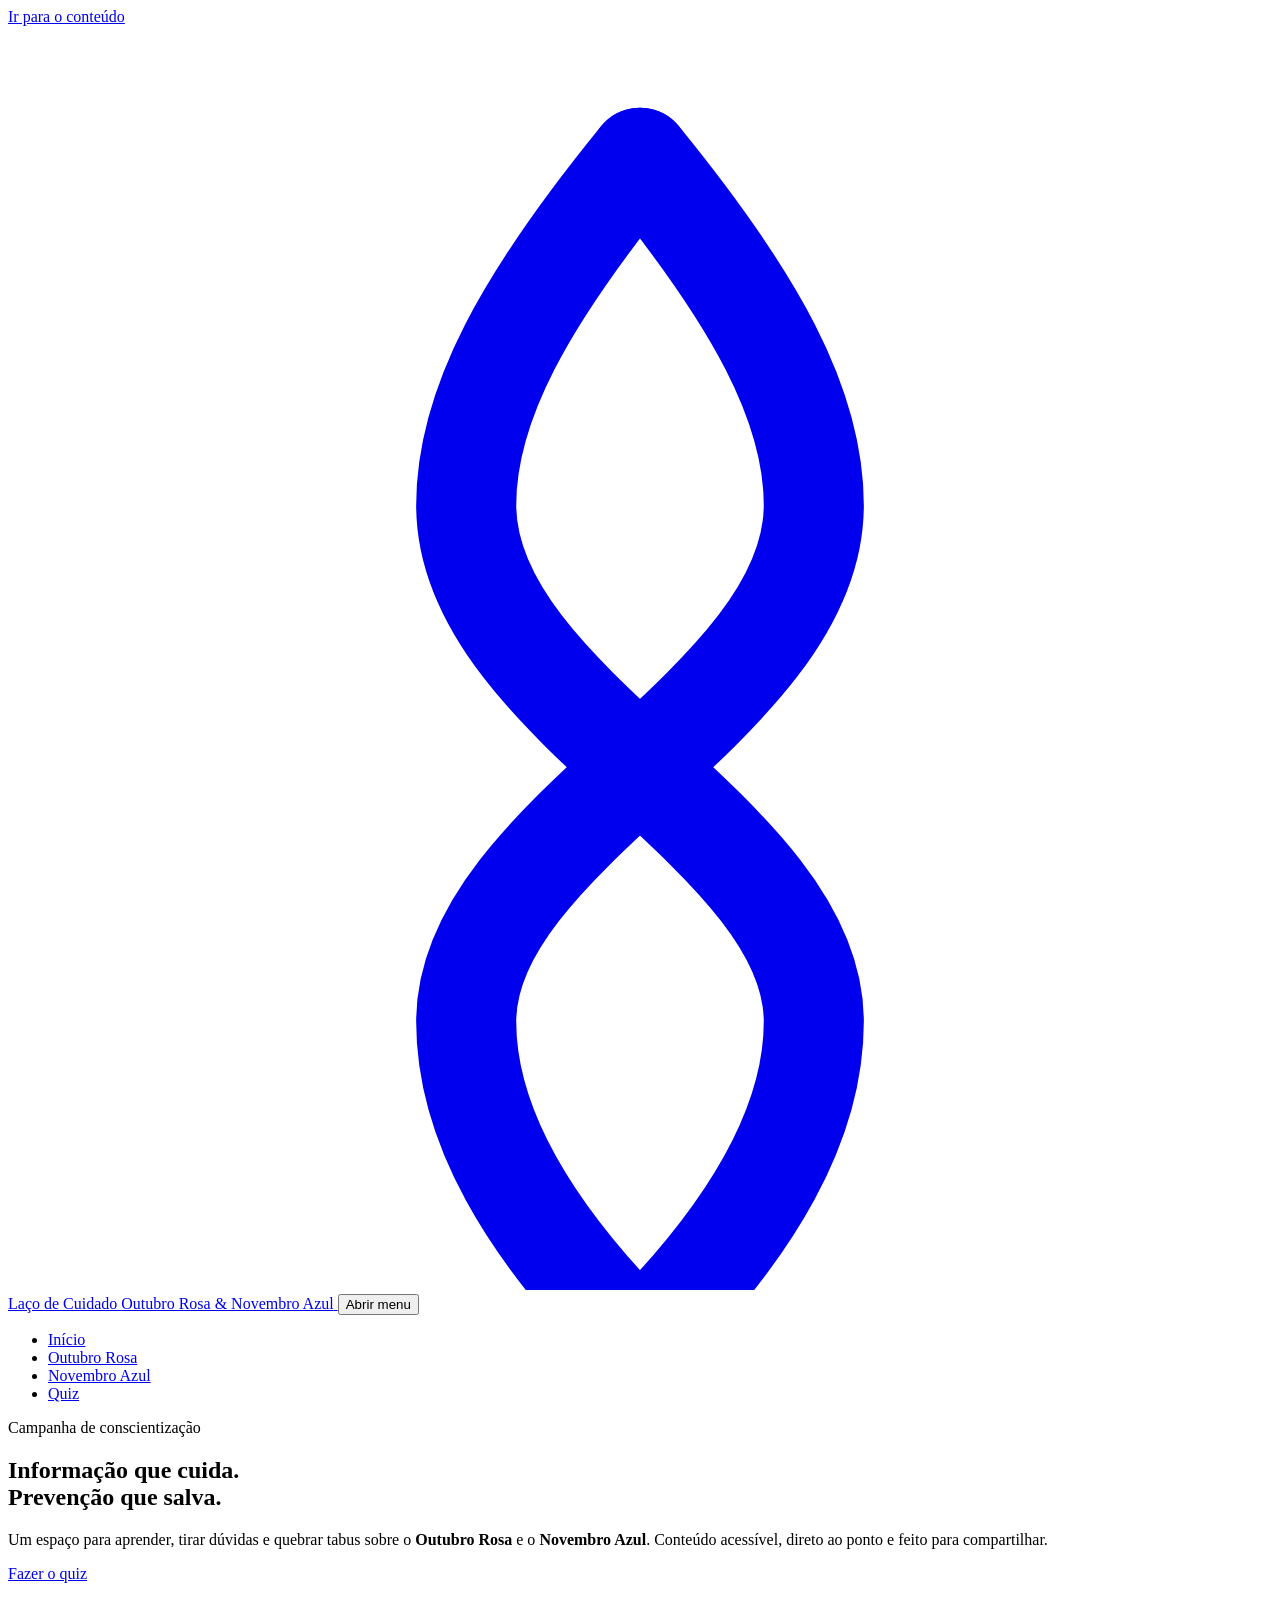
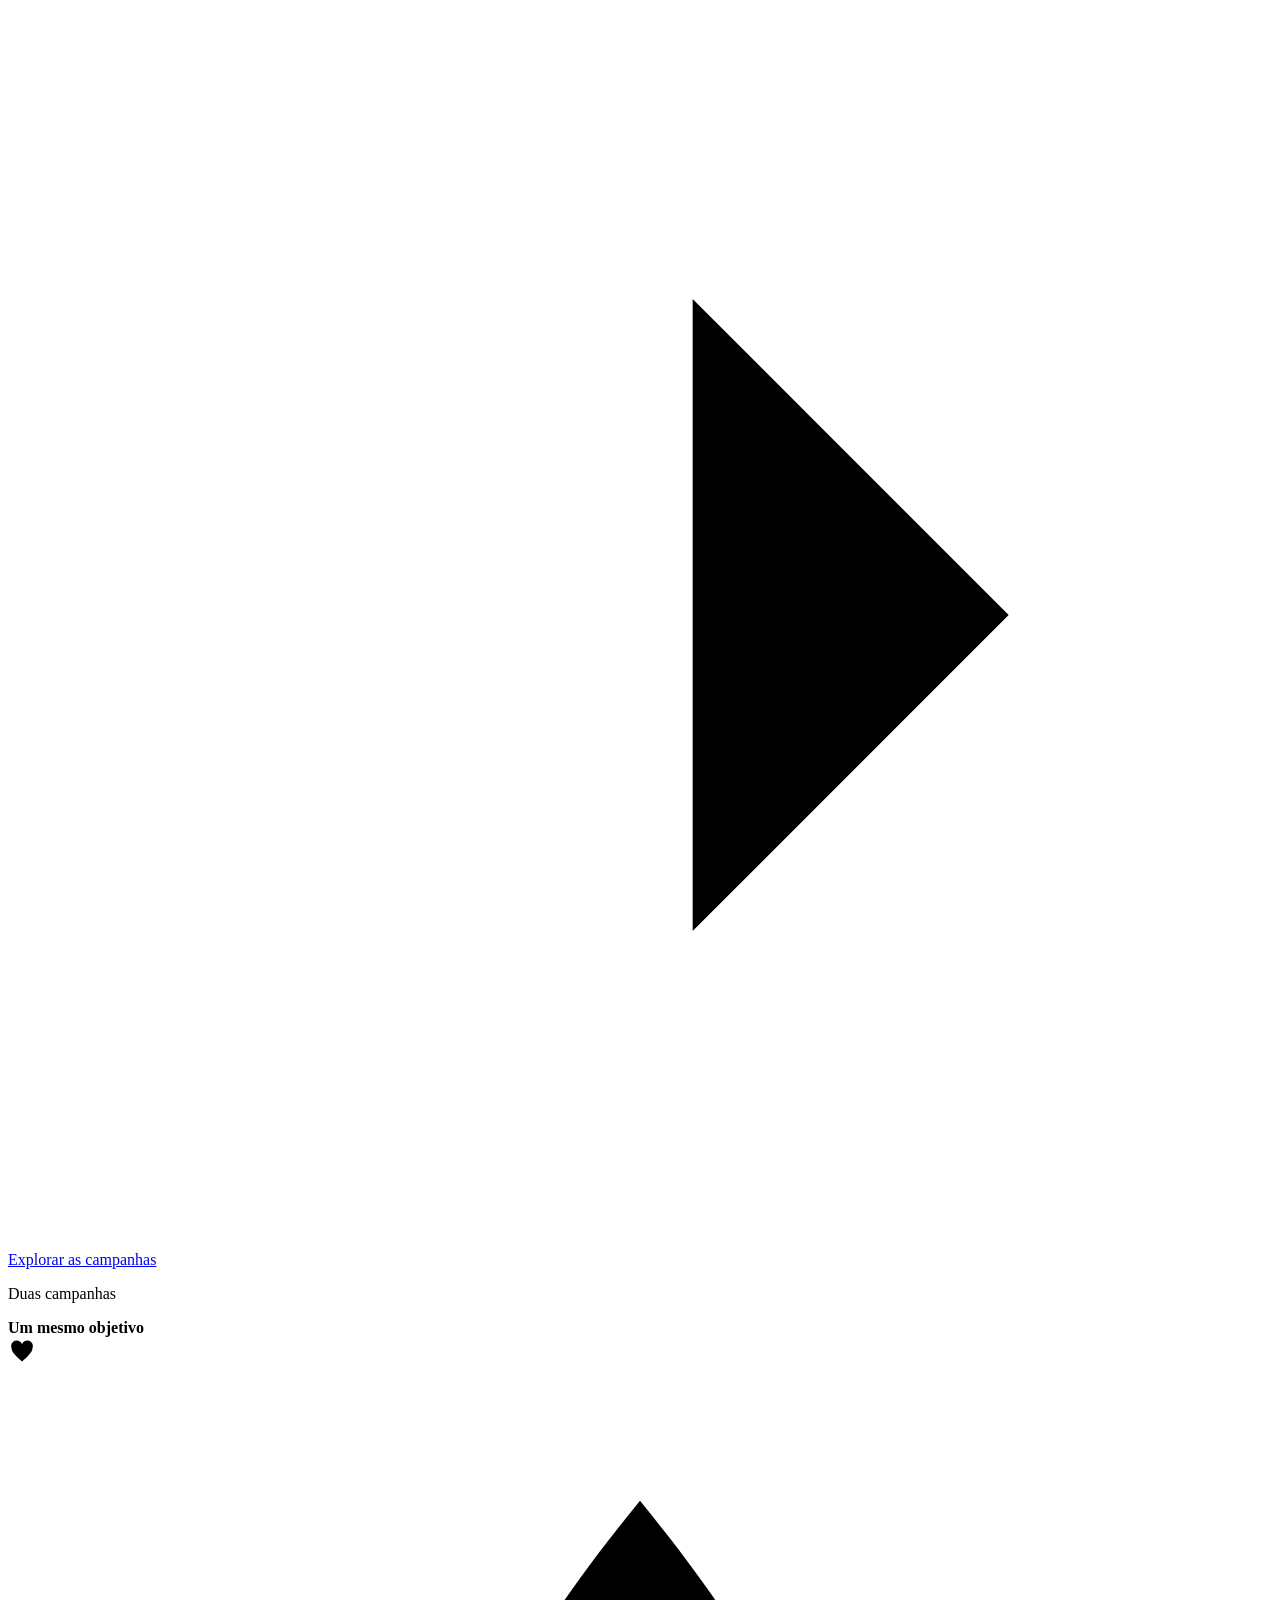
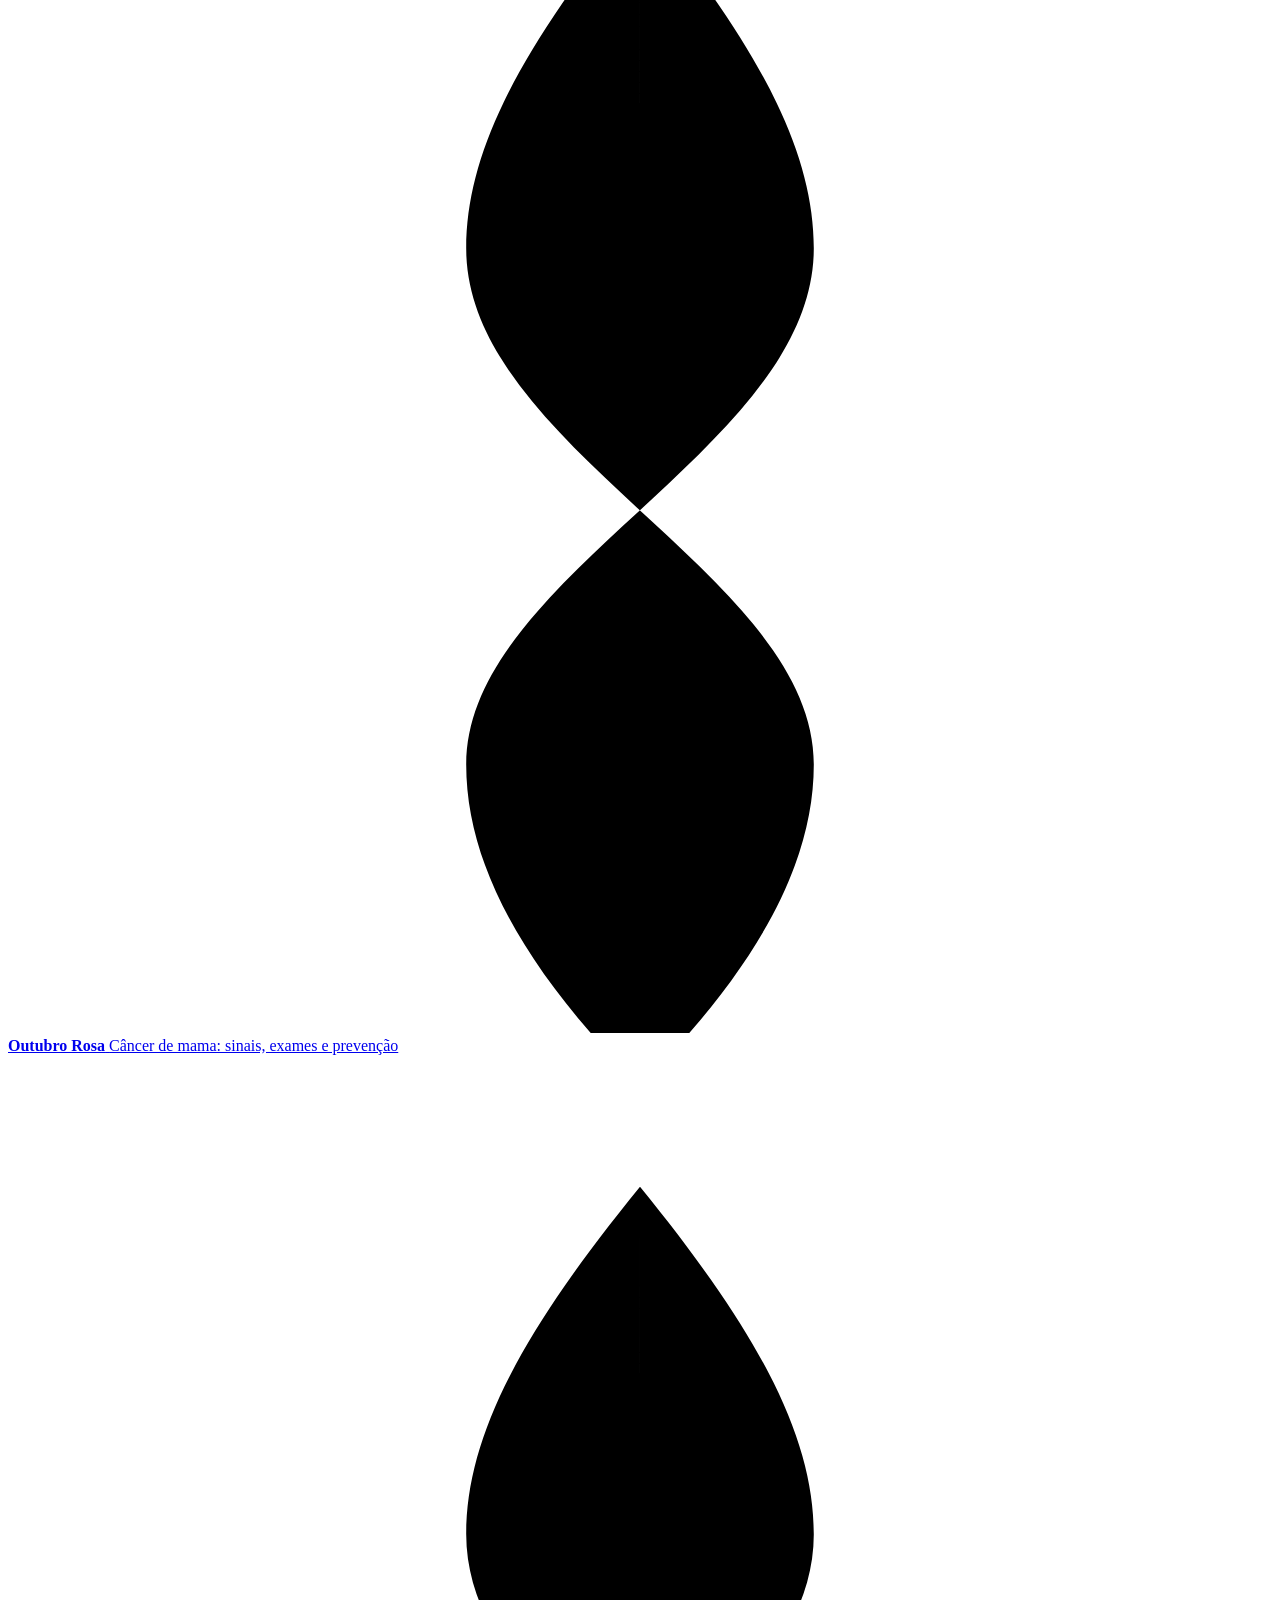
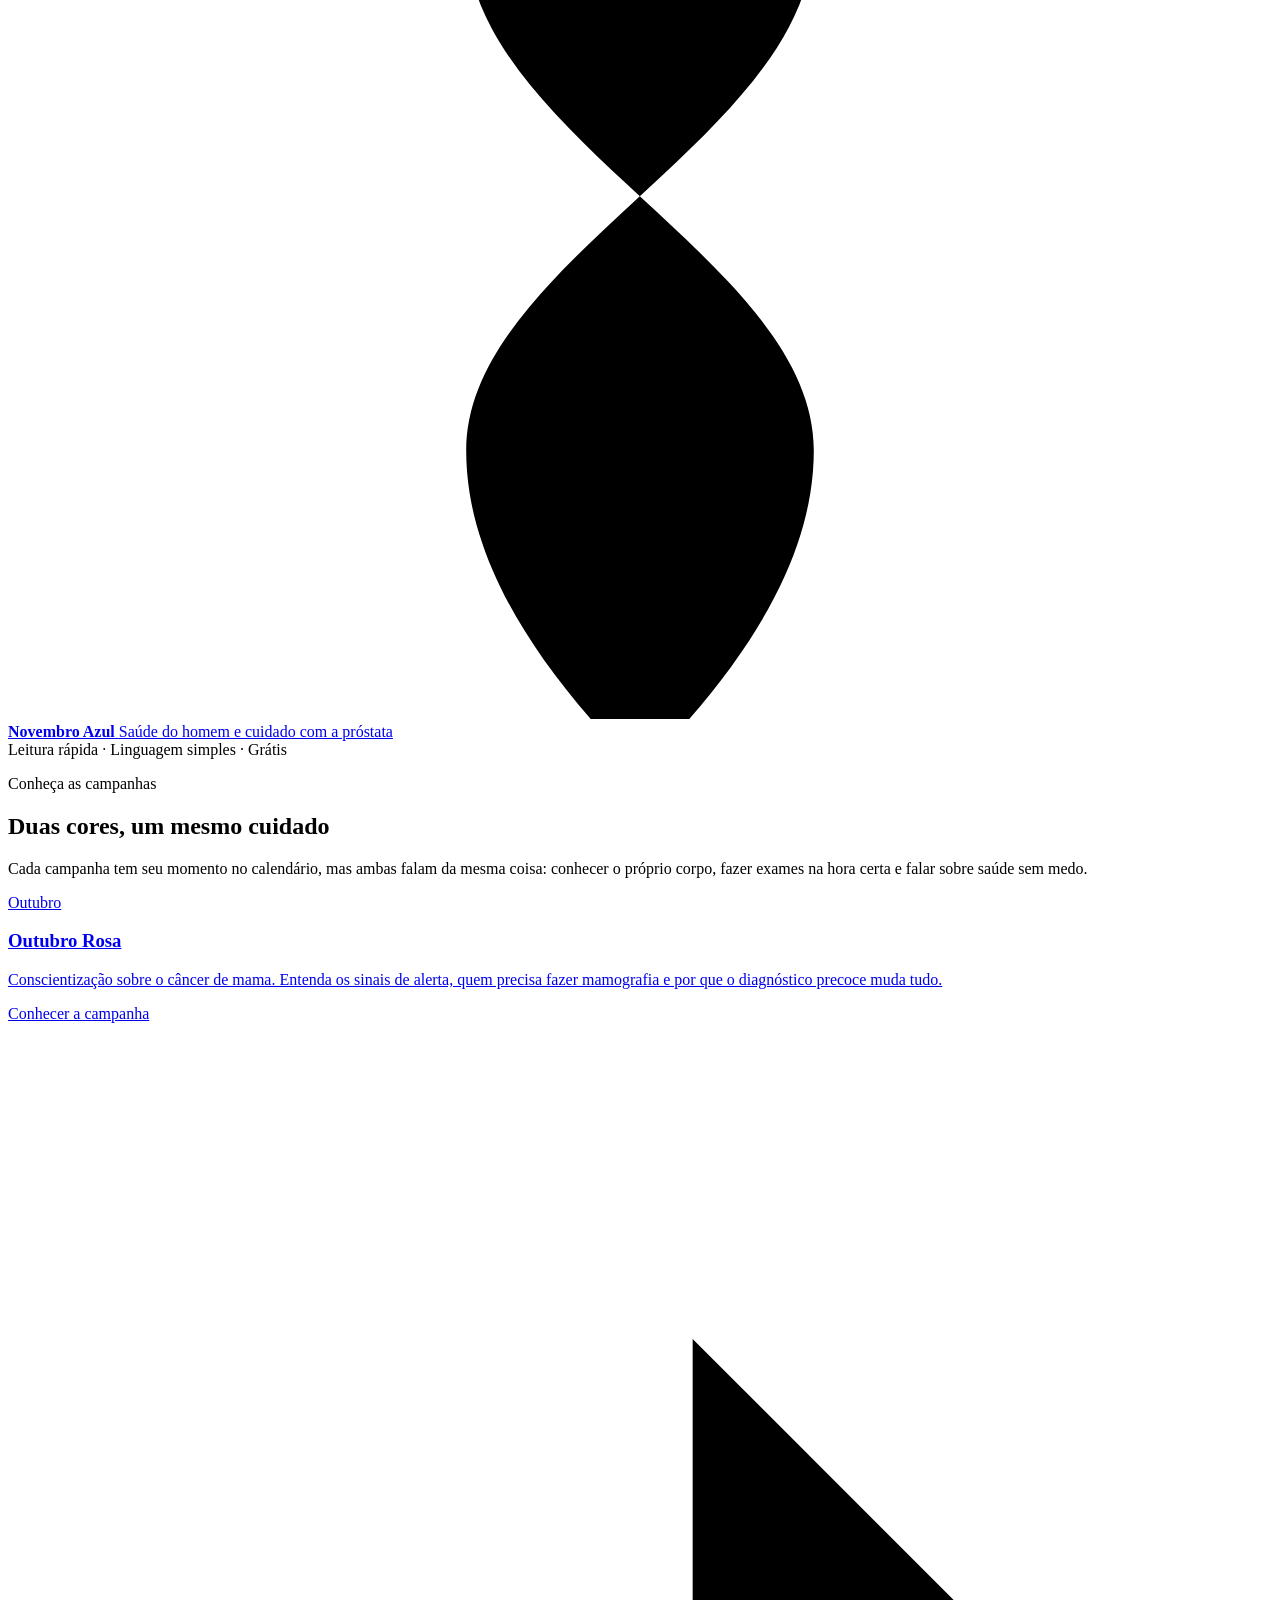
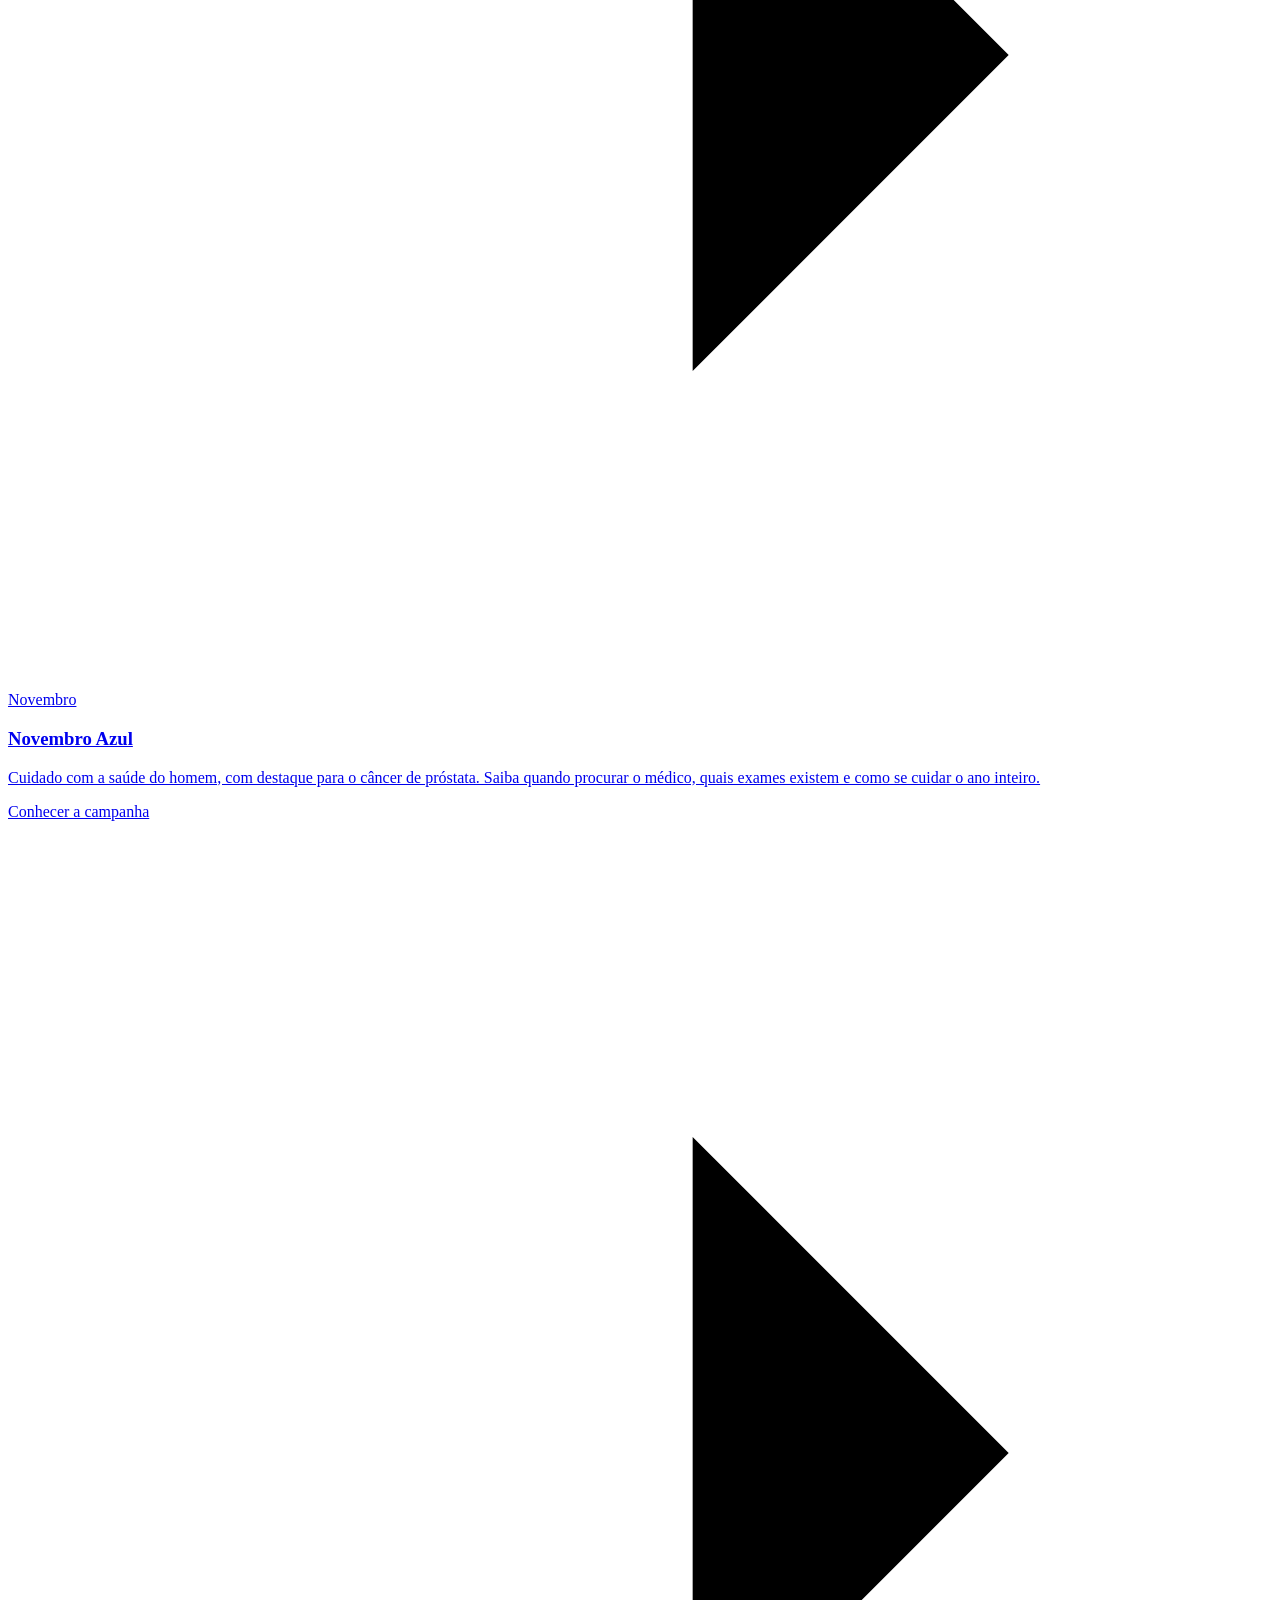
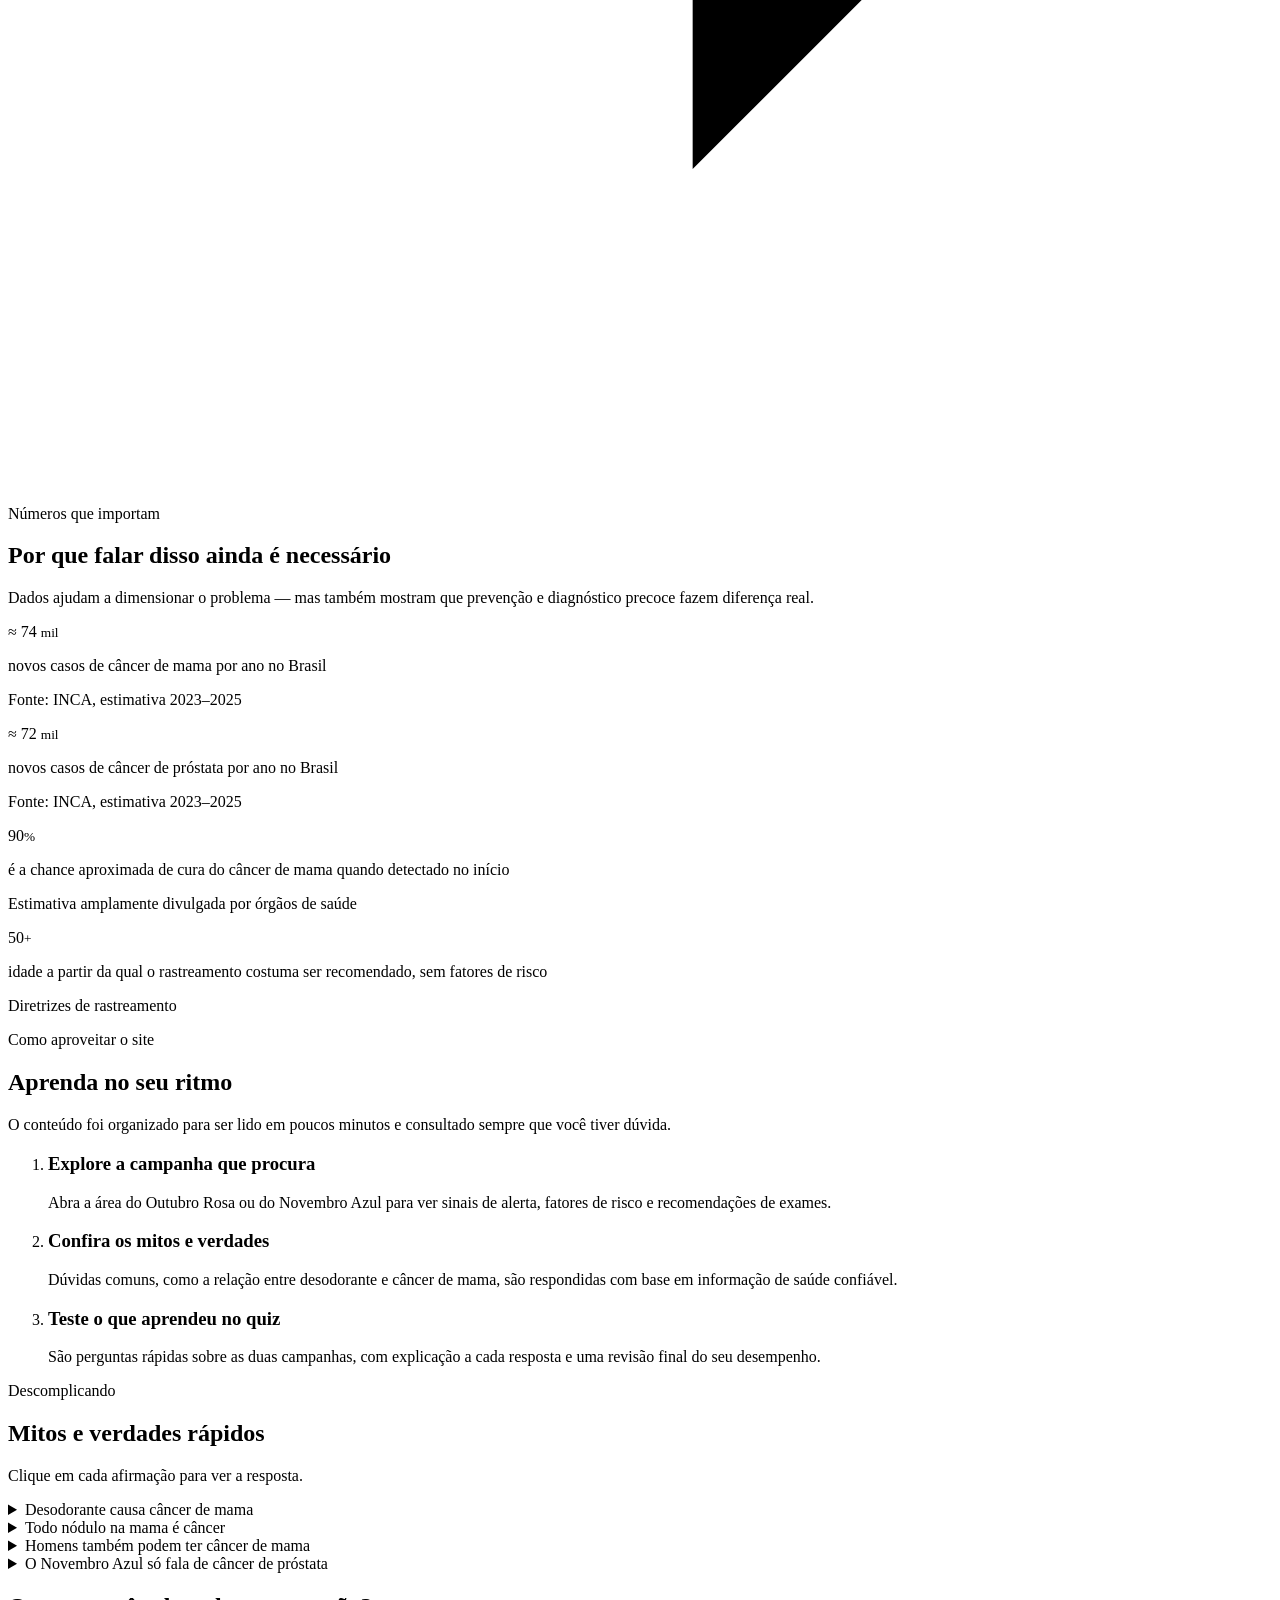
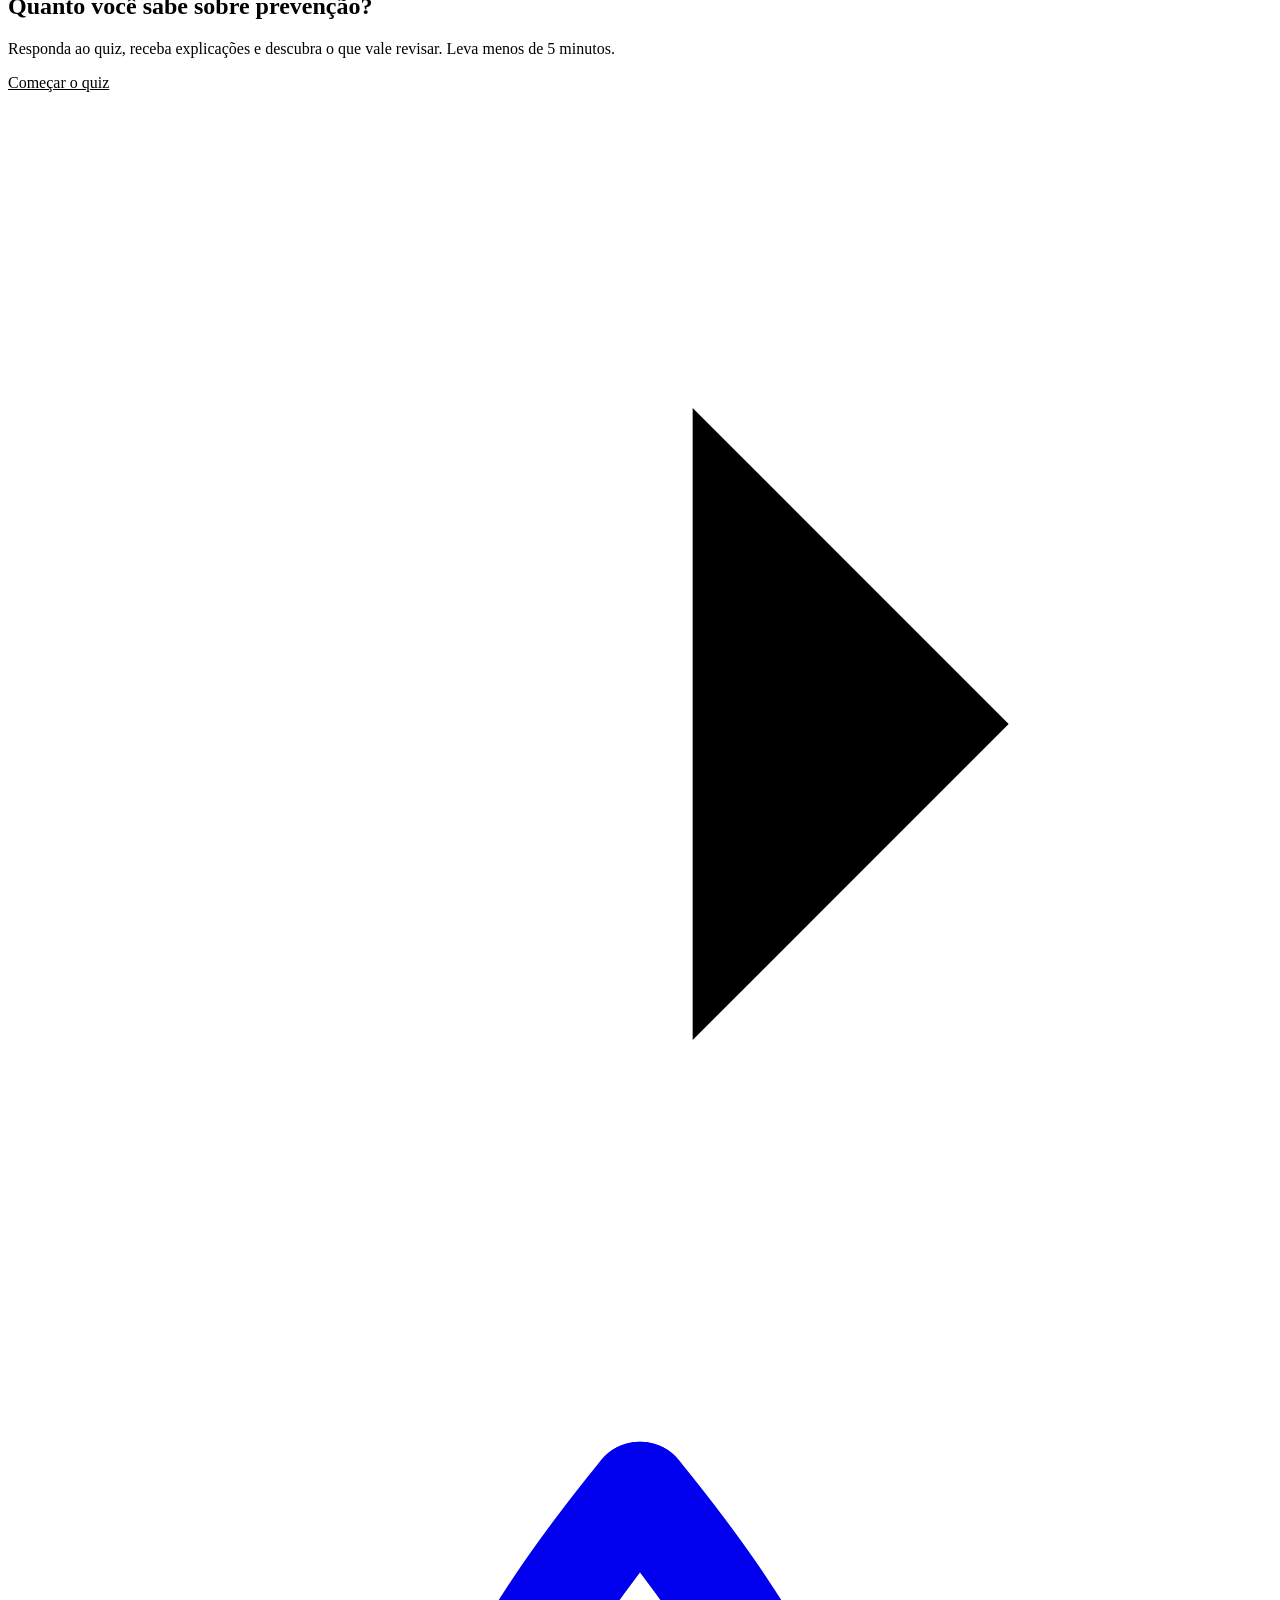
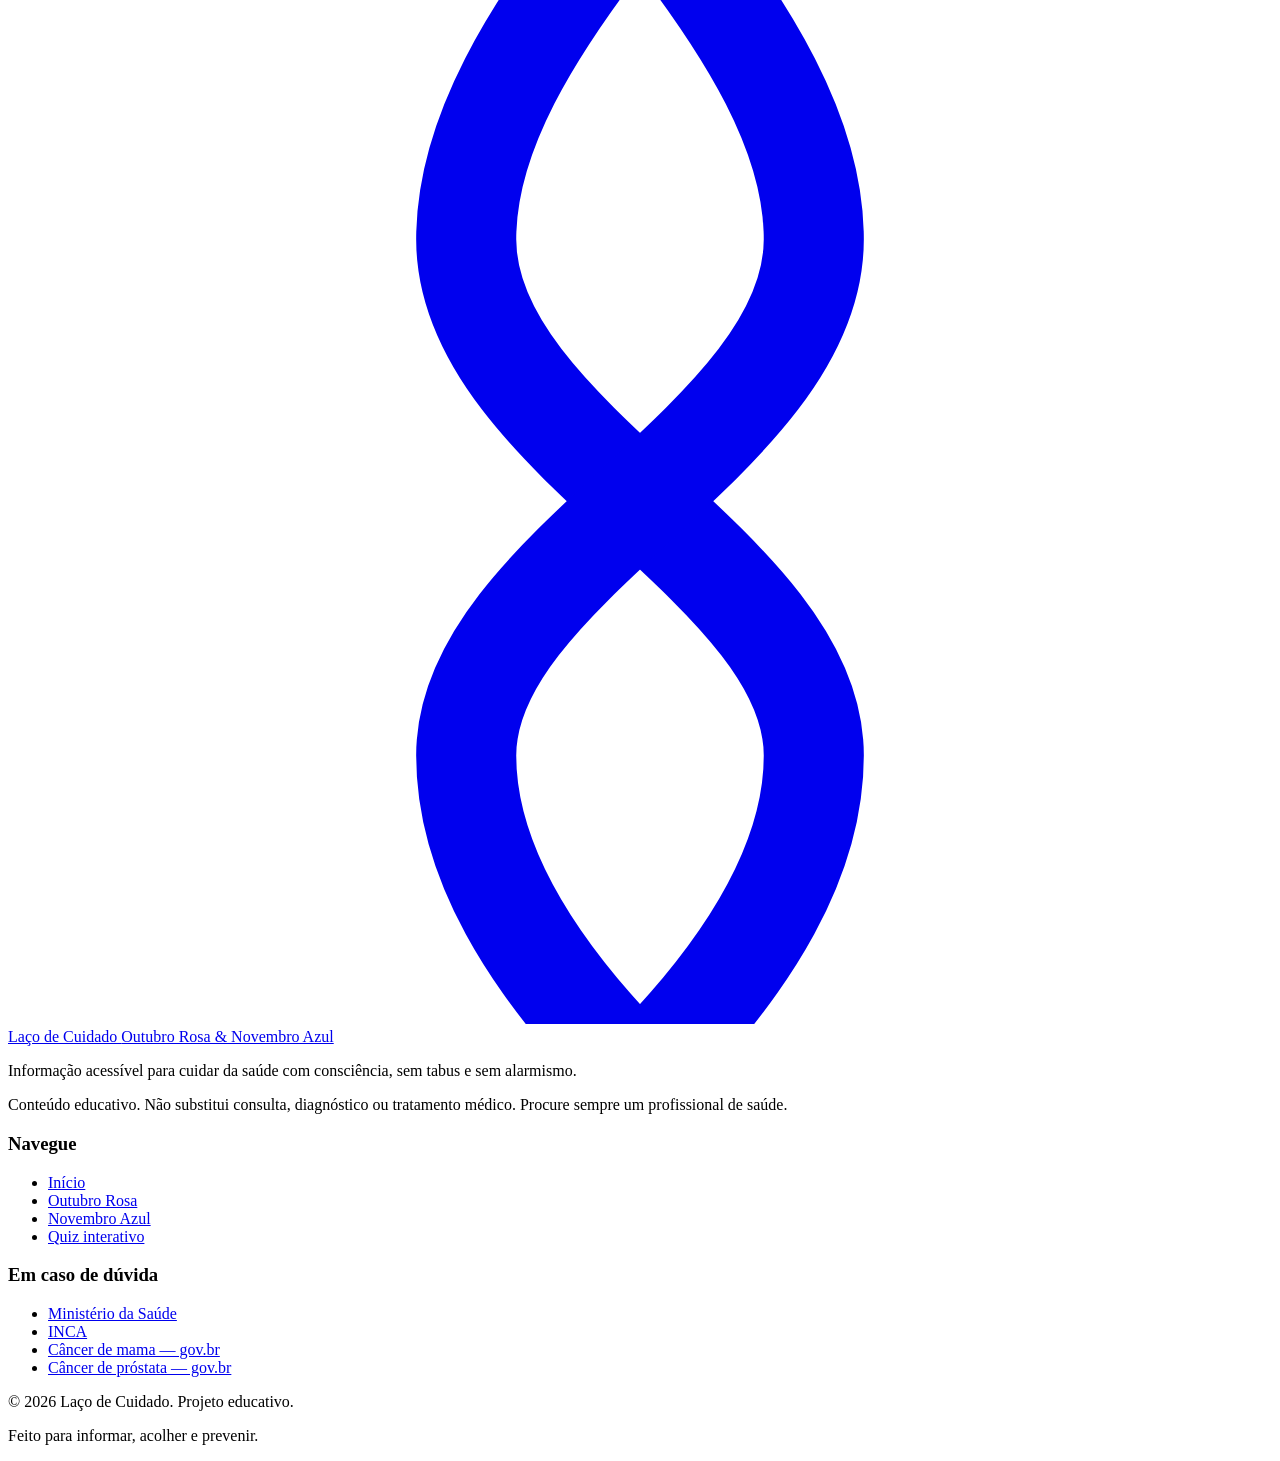
==== index.html @ d8aa3009 "Add files via upload" ====
<!DOCTYPE html>
<html lang="pt-BR">
<head>
  <meta charset="UTF-8">
  <meta name="viewport" content="width=device-width, initial-scale=1.0">
  <meta name="description" content="Laço de Cuidado: site educativo sobre prevenção e conscientização do Outubro Rosa (câncer de mama) e Novembro Azul (saúde do homem).">
  <meta name="theme-color" content="#d81b60">
  <title>Laço de Cuidado — Outubro Rosa e Novembro Azul</title>
  <link rel="icon" href="favicon.svg" type="image/svg+xml">
  <link rel="stylesheet" href="css/styles.css">
</head>
<body>
  <a class="skip-link" href="#conteudo">Ir para o conteúdo</a>

  <header class="site-header">
    <div class="container header-inner">
      <a class="brand" href="index.html">
        <span class="brand-mark" aria-hidden="true">
          <svg viewBox="0 0 24 24" fill="none" stroke="currentColor" stroke-width="1.9" stroke-linecap="round" stroke-linejoin="round">
            <path d="M12 2.5c-2.2 2.7-3.3 4.7-3.3 6.6 0 3.8 6.6 6.2 6.6 9.8 0 1.9-1.1 3.9-3.3 6.1"></path>
            <path d="M12 2.5c2.2 2.7 3.3 4.7 3.3 6.6 0 3.8-6.6 6.2-6.6 9.8 0 1.9 1.1 3.9 3.3 6.1"></path>
          </svg>
        </span>
        <span class="brand-text">
          Laço de Cuidado
          <span>Outubro Rosa &amp; Novembro Azul</span>
        </span>
      </a>

      <button class="nav-toggle" type="button" aria-expanded="false" aria-controls="menu-principal">
        <span class="sr-only">Abrir menu</span>
        <span class="nav-toggle-bars" aria-hidden="true"></span>
      </button>

      <nav class="site-nav" id="menu-principal" aria-label="Navegação principal">
        <ul>
          <li><a href="index.html" aria-current="page">Início</a></li>
          <li><a href="outubro-rosa.html">Outubro Rosa</a></li>
          <li><a href="novembro-azul.html">Novembro Azul</a></li>
          <li><a href="quiz.html" class="nav-cta">Quiz</a></li>
        </ul>
      </nav>
    </div>
  </header>

  <main id="conteudo">

    <!-- HERO -->
    <section class="hero">
      <div class="container hero-inner">
        <div class="hero-copy">
          <p class="tag"><span class="dot" aria-hidden="true"></span> Campanha de conscientização</p>
          <h1>Informação que cuida.<br>Prevenção que salva.</h1>
          <p class="lead">
            Um espaço para aprender, tirar dúvidas e quebrar tabus sobre o
            <strong>Outubro Rosa</strong> e o <strong>Novembro Azul</strong>.
            Conteúdo acessível, direto ao ponto e feito para compartilhar.
          </p>
          <div class="btn-row">
            <a class="btn btn--primary" href="quiz.html">
              Fazer o quiz
              <svg class="ico" viewBox="0 0 24 24" aria-hidden="true"><path d="M5 12h14M13 6l6 6-6 6"/></svg>
            </a>
            <a class="btn btn--ghost" href="#campanhas">Explorar as campanhas</a>
          </div>
        </div>

        <aside class="hero-panel" aria-label="Resumo do conteúdo do site">
          <div class="hero-panel-head">
            <div>
              <p>Duas campanhas</p>
              <strong>Um mesmo objetivo</strong>
            </div>
            <svg class="ico" viewBox="0 0 24 24" aria-hidden="true" style="width:28px;height:28px;color:var(--muted)">
              <path d="M19 14c1.5-1.5 2-3.2 2-4.5A4.5 4.5 0 0 0 12 6a4.5 4.5 0 0 0-9 3.5C3 13 7 16.5 12 21c1.7-1.5 3.3-2.8 4.6-4"></path>
            </svg>
          </div>

          <div class="mini-themes">
            <a class="mini-theme mini-theme--rosa" href="outubro-rosa.html">
              <span class="mini-theme-icon" aria-hidden="true">
                <svg class="ico" viewBox="0 0 24 24">
                  <path d="M12 2.5c-2.2 2.7-3.3 4.7-3.3 6.6 0 3.8 6.6 6.2 6.6 9.8 0 1.9-1.1 3.9-3.3 6.1"></path>
                  <path d="M12 2.5c2.2 2.7 3.3 4.7 3.3 6.6 0 3.8-6.6 6.2-6.6 9.8 0 1.9 1.1 3.9 3.3 6.1"></path>
                </svg>
              </span>
              <span class="mini-theme-text">
                <strong>Outubro Rosa</strong>
                <span>Câncer de mama: sinais, exames e prevenção</span>
              </span>
            </a>

            <a class="mini-theme mini-theme--azul" href="novembro-azul.html">
              <span class="mini-theme-icon" aria-hidden="true">
                <svg class="ico" viewBox="0 0 24 24">
                  <path d="M12 2.5c-2.2 2.7-3.3 4.7-3.3 6.6 0 3.8 6.6 6.2 6.6 9.8 0 1.9-1.1 3.9-3.3 6.1"></path>
                  <path d="M12 2.5c2.2 2.7 3.3 4.7 3.3 6.6 0 3.8-6.6 6.2-6.6 9.8 0 1.9 1.1 3.9 3.3 6.1"></path>
                </svg>
              </span>
              <span class="mini-theme-text">
                <strong>Novembro Azul</strong>
                <span>Saúde do homem e cuidado com a próstata</span>
              </span>
            </a>
          </div>

          <div class="hero-panel-foot">
            <span>Leitura rápida</span>
            <span>·</span>
            <span>Linguagem simples</span>
            <span>·</span>
            <span>Grátis</span>
          </div>
        </aside>
      </div>
    </section>

    <!-- CAMPANHAS -->
    <section class="section" id="campanhas">
      <div class="container">
        <div class="section-head reveal">
          <p class="eyebrow">Conheça as campanhas</p>
          <h2>Duas cores, um mesmo cuidado</h2>
          <p class="lead">
            Cada campanha tem seu momento no calendário, mas ambas falam da mesma coisa:
            conhecer o próprio corpo, fazer exames na hora certa e falar sobre saúde sem medo.
          </p>
        </div>

        <div class="grid grid--2">
          <a class="theme-card theme-card--rosa reveal" href="outubro-rosa.html">
            <div class="theme-card-top">
              <span class="theme-badge">Outubro</span>
            </div>
            <h3>Outubro Rosa</h3>
            <p>
              Conscientização sobre o câncer de mama. Entenda os sinais de alerta,
              quem precisa fazer mamografia e por que o diagnóstico precoce muda tudo.
            </p>
            <span class="link-arrow">
              Conhecer a campanha
              <svg class="ico" viewBox="0 0 24 24" aria-hidden="true"><path d="M5 12h14M13 6l6 6-6 6"/></svg>
            </span>
          </a>

          <a class="theme-card theme-card--azul reveal" href="novembro-azul.html">
            <div class="theme-card-top">
              <span class="theme-badge">Novembro</span>
            </div>
            <h3>Novembro Azul</h3>
            <p>
              Cuidado com a saúde do homem, com destaque para o câncer de próstata.
              Saiba quando procurar o médico, quais exames existem e como se cuidar o ano inteiro.
            </p>
            <span class="link-arrow">
              Conhecer a campanha
              <svg class="ico" viewBox="0 0 24 24" aria-hidden="true"><path d="M5 12h14M13 6l6 6-6 6"/></svg>
            </span>
          </a>
        </div>
      </div>
    </section>

    <!-- NÚMEROS -->
    <section class="section section--tint">
      <div class="container">
        <div class="section-head reveal">
          <p class="eyebrow">Números que importam</p>
          <h2>Por que falar disso ainda é necessário</h2>
          <p class="lead">
            Dados ajudam a dimensionar o problema — mas também mostram que prevenção
            e diagnóstico precoce fazem diferença real.
          </p>
        </div>

        <div class="stats">
          <div class="stat reveal">
            <p class="stat-value">≈ 74 <small>mil</small></p>
            <p class="stat-label">novos casos de câncer de mama por ano no Brasil</p>
            <span class="stat-source">Fonte: INCA, estimativa 2023–2025</span>
          </div>
          <div class="stat reveal">
            <p class="stat-value">≈ 72 <small>mil</small></p>
            <p class="stat-label">novos casos de câncer de próstata por ano no Brasil</p>
            <span class="stat-source">Fonte: INCA, estimativa 2023–2025</span>
          </div>
          <div class="stat reveal">
            <p class="stat-value">90<small>%</small></p>
            <p class="stat-label">é a chance aproximada de cura do câncer de mama quando detectado no início</p>
            <span class="stat-source">Estimativa amplamente divulgada por órgãos de saúde</span>
          </div>
          <div class="stat reveal">
            <p class="stat-value">50<small>+</small></p>
            <p class="stat-label">idade a partir da qual o rastreamento costuma ser recomendado, sem fatores de risco</p>
            <span class="stat-source">Diretrizes de rastreamento</span>
          </div>
        </div>
      </div>
    </section>

    <!-- COMO USAR -->
    <section class="section">
      <div class="container">
        <div class="section-head reveal">
          <p class="eyebrow">Como aproveitar o site</p>
          <h2>Aprenda no seu ritmo</h2>
          <p class="lead">
            O conteúdo foi organizado para ser lido em poucos minutos e consultado
            sempre que você tiver dúvida.
          </p>
        </div>

        <ol class="steps">
          <li class="reveal">
            <div>
              <h3>Explore a campanha que procura</h3>
              <p>Abra a área do Outubro Rosa ou do Novembro Azul para ver sinais de alerta, fatores de risco e recomendações de exames.</p>
            </div>
          </li>
          <li class="reveal">
            <div>
              <h3>Confira os mitos e verdades</h3>
              <p>Dúvidas comuns, como a relação entre desodorante e câncer de mama, são respondidas com base em informação de saúde confiável.</p>
            </div>
          </li>
          <li class="reveal">
            <div>
              <h3>Teste o que aprendeu no quiz</h3>
              <p>São perguntas rápidas sobre as duas campanhas, com explicação a cada resposta e uma revisão final do seu desempenho.</p>
            </div>
          </li>
        </ol>
      </div>
    </section>

    <!-- MITOS RÁPIDOS -->
    <section class="section section--tint">
      <div class="container">
        <div class="section-head reveal">
          <p class="eyebrow">Descomplicando</p>
          <h2>Mitos e verdades rápidos</h2>
          <p class="lead">Clique em cada afirmação para ver a resposta.</p>
        </div>

        <div class="accordion reveal">
          <details>
            <summary>Desodorante causa câncer de mama</summary>
            <div class="accordion-body">
              <span class="verdict verdict--mito">Mito</span>
              <p>Não há evidência científica consistente de que o uso de desodorantes cause câncer de mama. A crença surgiu de informações sem comprovação.</p>
            </div>
          </details>
          <details>
            <summary>Todo nódulo na mama é câncer</summary>
            <div class="accordion-body">
              <span class="verdict verdict--mito">Mito</span>
              <p>A maioria dos nódulos é benigna. Mesmo assim, qualquer alteração precisa ser avaliada por um profissional de saúde para descartar risco.</p>
            </div>
          </details>
          <details>
            <summary>Homens também podem ter câncer de mama</summary>
            <div class="accordion-body">
              <span class="verdict verdict--verdade">Verdade</span>
              <p>É raro — cerca de 1% dos casos —, mas acontece. Homens com histórico familiar ou alterações genéticas devem conversar com o médico.</p>
            </div>
          </details>
          <details>
            <summary>O Novembro Azul só fala de câncer de próstata</summary>
            <div class="accordion-body">
              <span class="verdict verdict--mito">Mito</span>
              <p>A campanha é sobre a saúde do homem como um todo: saúde mental, pressão alta, diabetes, vacinação, alimentação e prevenção de vários tipos de câncer.</p>
            </div>
          </details>
        </div>
      </div>
    </section>

    <!-- CTA QUIZ -->
    <section class="section section--tight">
      <div class="container">
        <div class="cta-band reveal">
          <div>
            <h2>Quanto você sabe sobre prevenção?</h2>
            <p>Responda ao quiz, receba explicações e descubra o que vale revisar. Leva menos de 5 minutos.</p>
          </div>
          <a class="btn btn--primary" href="quiz.html" style="background:#fff;color:var(--ink)">
            Começar o quiz
            <svg class="ico" viewBox="0 0 24 24" aria-hidden="true"><path d="M5 12h14M13 6l6 6-6 6"/></svg>
          </a>
        </div>
      </div>
    </section>

  </main>

  <footer class="site-footer">
    <div class="container">
      <div class="footer-grid">
        <div>
          <a class="brand" href="index.html">
            <span class="brand-mark" aria-hidden="true">
              <svg viewBox="0 0 24 24" fill="none" stroke="currentColor" stroke-width="1.9" stroke-linecap="round" stroke-linejoin="round">
                <path d="M12 2.5c-2.2 2.7-3.3 4.7-3.3 6.6 0 3.8 6.6 6.2 6.6 9.8 0 1.9-1.1 3.9-3.3 6.1"></path>
                <path d="M12 2.5c2.2 2.7 3.3 4.7 3.3 6.6 0 3.8-6.6 6.2-6.6 9.8 0 1.9 1.1 3.9 3.3 6.1"></path>
              </svg>
            </span>
            <span class="brand-text">
              Laço de Cuidado
              <span>Outubro Rosa &amp; Novembro Azul</span>
            </span>
          </a>
          <p>Informação acessível para cuidar da saúde com consciência, sem tabus e sem alarmismo.</p>
          <p class="disclaimer">Conteúdo educativo. Não substitui consulta, diagnóstico ou tratamento médico. Procure sempre um profissional de saúde.</p>
        </div>

        <div>
          <h3>Navegue</h3>
          <ul class="footer-links">
            <li><a href="index.html">Início</a></li>
            <li><a href="outubro-rosa.html">Outubro Rosa</a></li>
            <li><a href="novembro-azul.html">Novembro Azul</a></li>
            <li><a href="quiz.html">Quiz interativo</a></li>
          </ul>
        </div>

        <div>
          <h3>Em caso de dúvida</h3>
          <ul class="footer-links">
            <li><a href="https://www.gov.br/saude" target="_blank" rel="noopener noreferrer">Ministério da Saúde</a></li>
            <li><a href="https://www.inca.gov.br" target="_blank" rel="noopener noreferrer">INCA</a></li>
            <li><a href="https://www.gov.br/saude/pt-br/assuntos/saude-de-a-a-z/c/cancer-de-mama" target="_blank" rel="noopener noreferrer">Câncer de mama — gov.br</a></li>
            <li><a href="https://www.gov.br/saude/pt-br/assuntos/saude-de-a-a-z/c/cancer-de-prostata" target="_blank" rel="noopener noreferrer">Câncer de próstata — gov.br</a></li>
          </ul>
        </div>
      </div>

      <div class="footer-bottom">
        <p>© <span data-ano>2026</span> Laço de Cuidado. Projeto educativo.</p>
        <p>Feito para informar, acolher e prevenir.</p>
      </div>
    </div>
  </footer>

  <script src="js/main.js" defer></script>
</body>
</html>
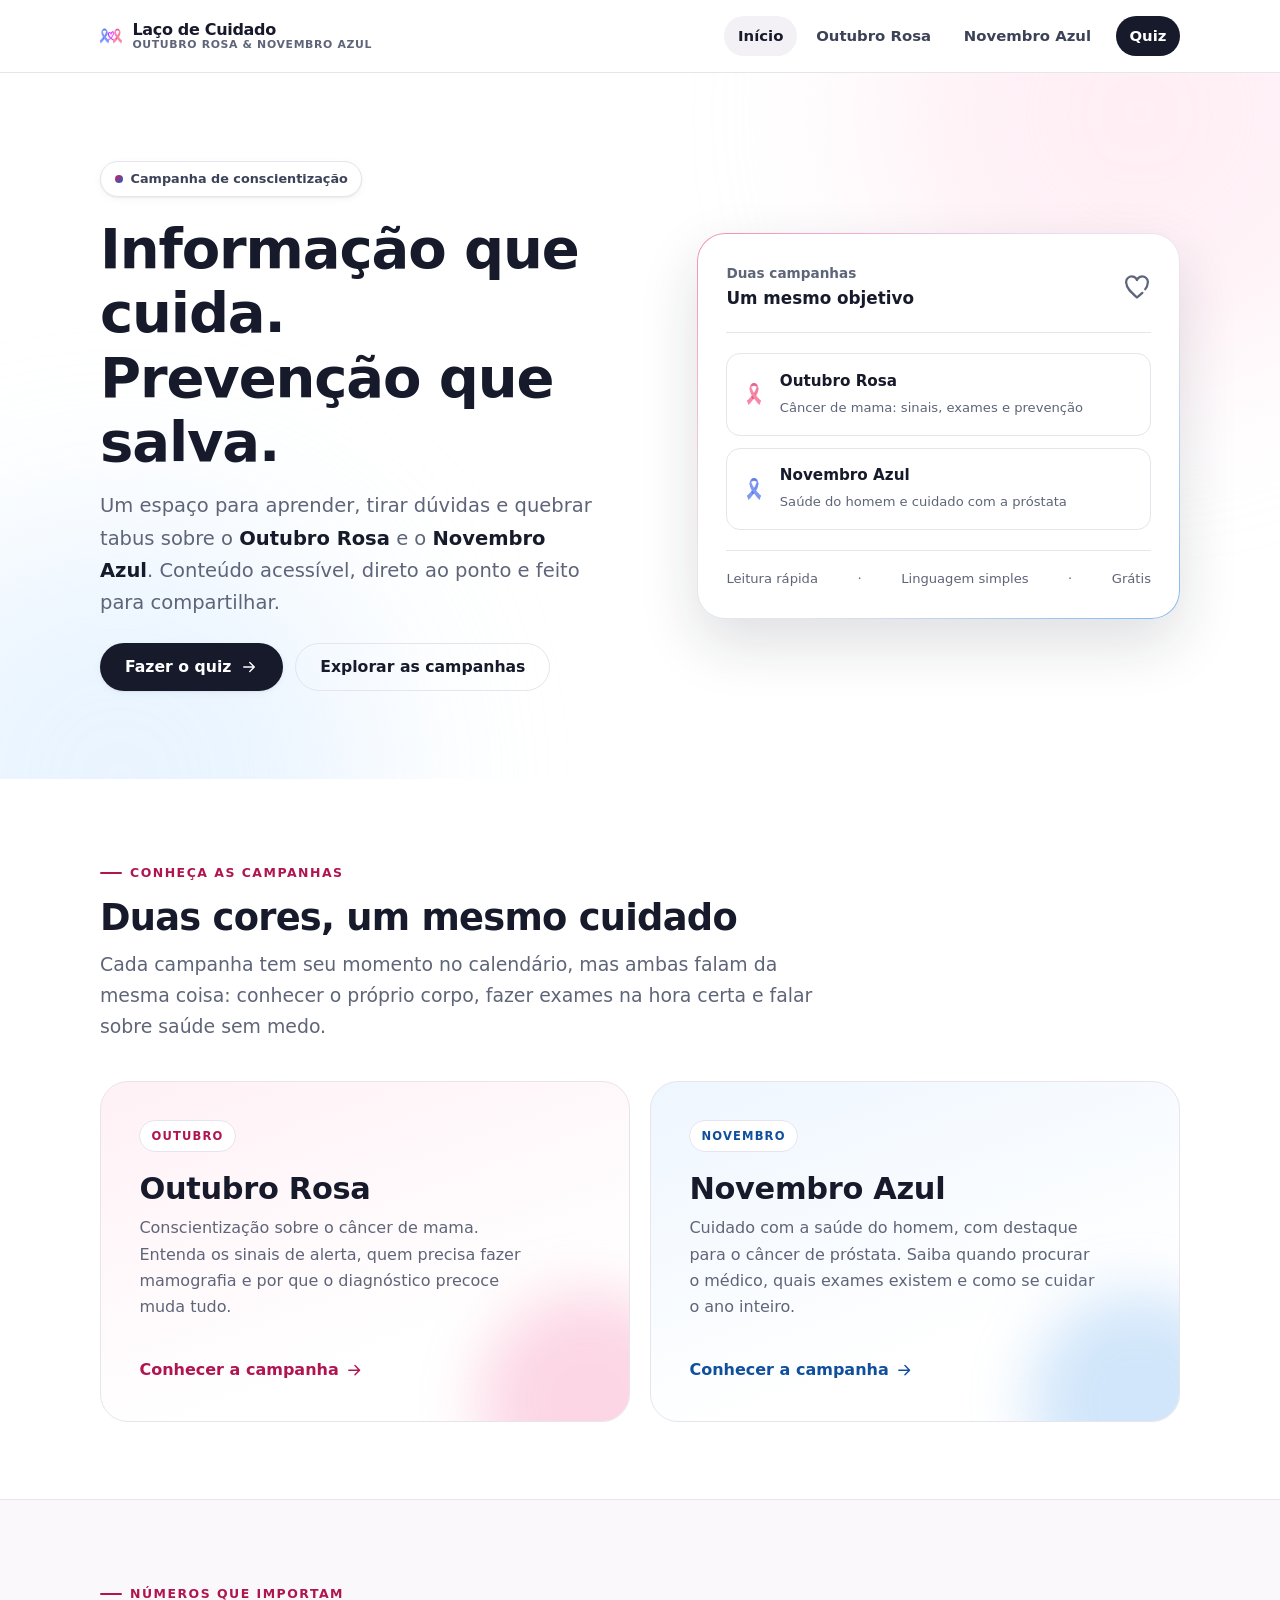
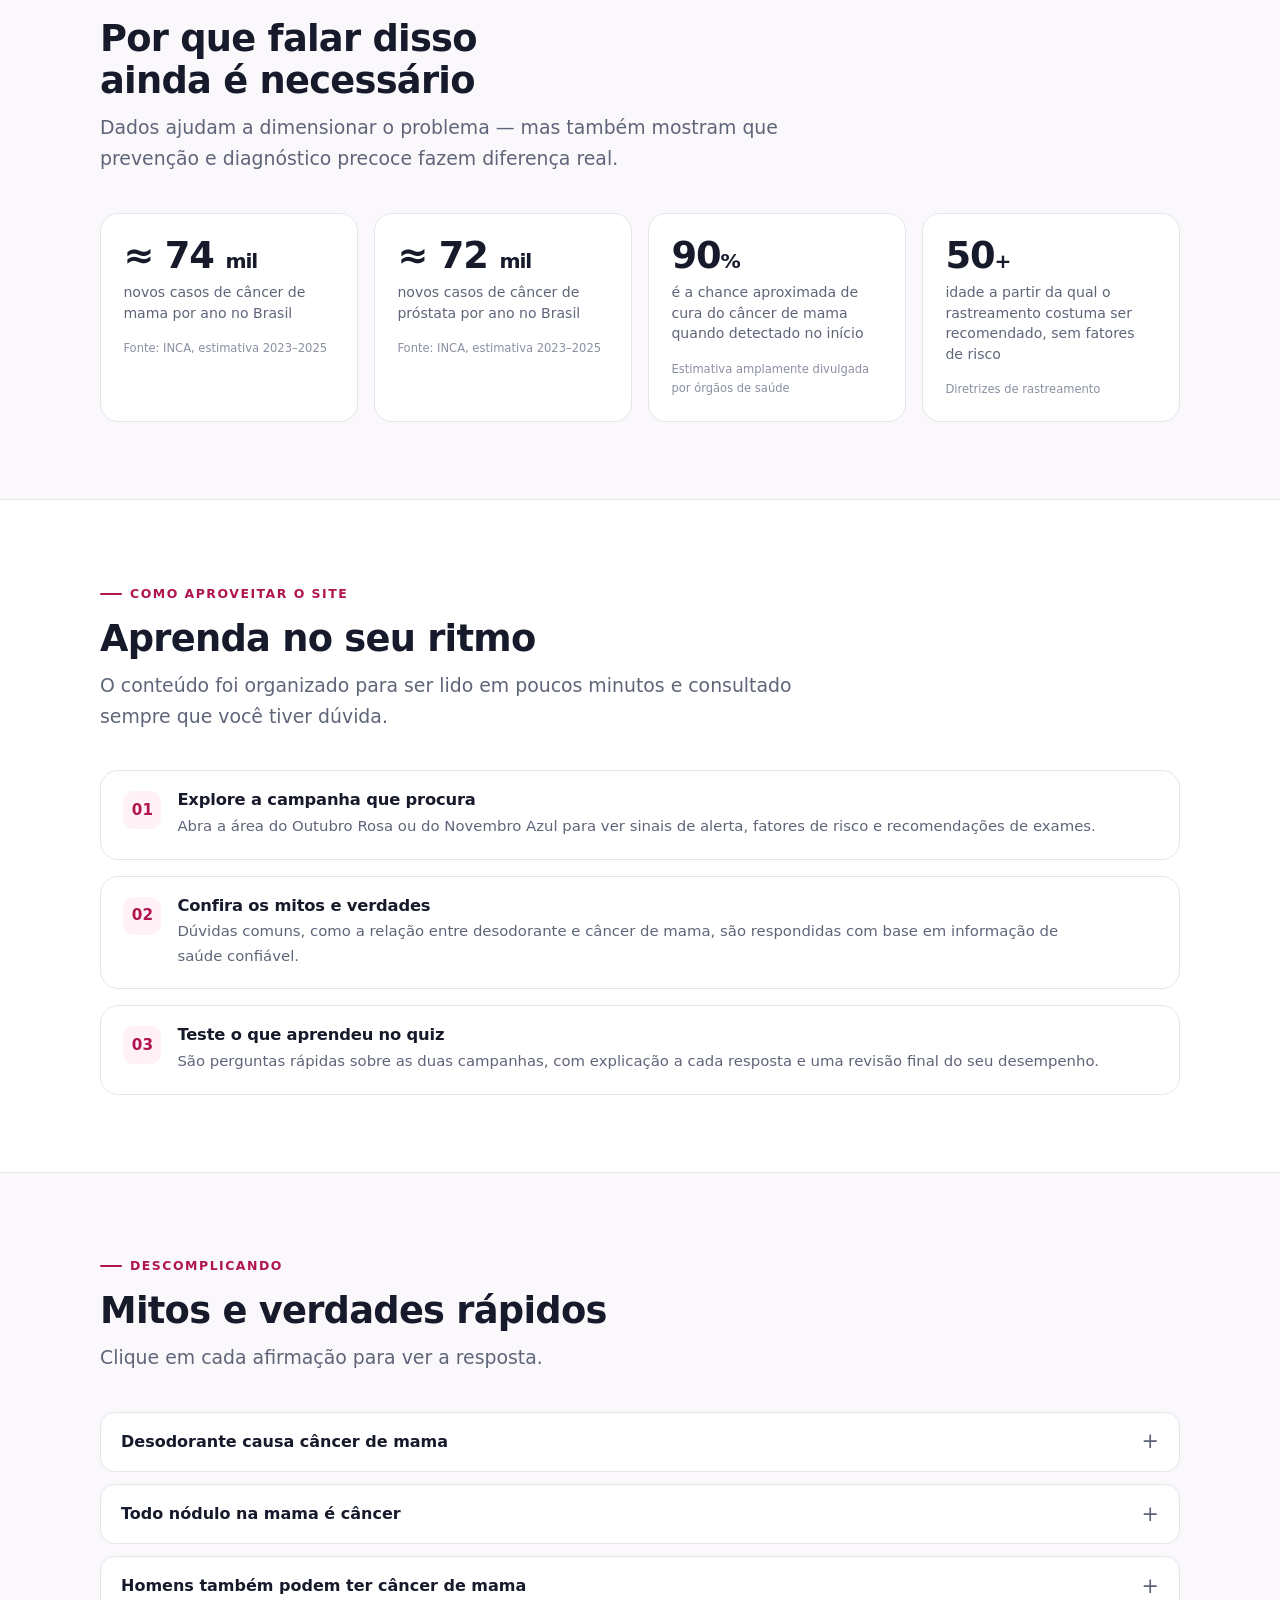
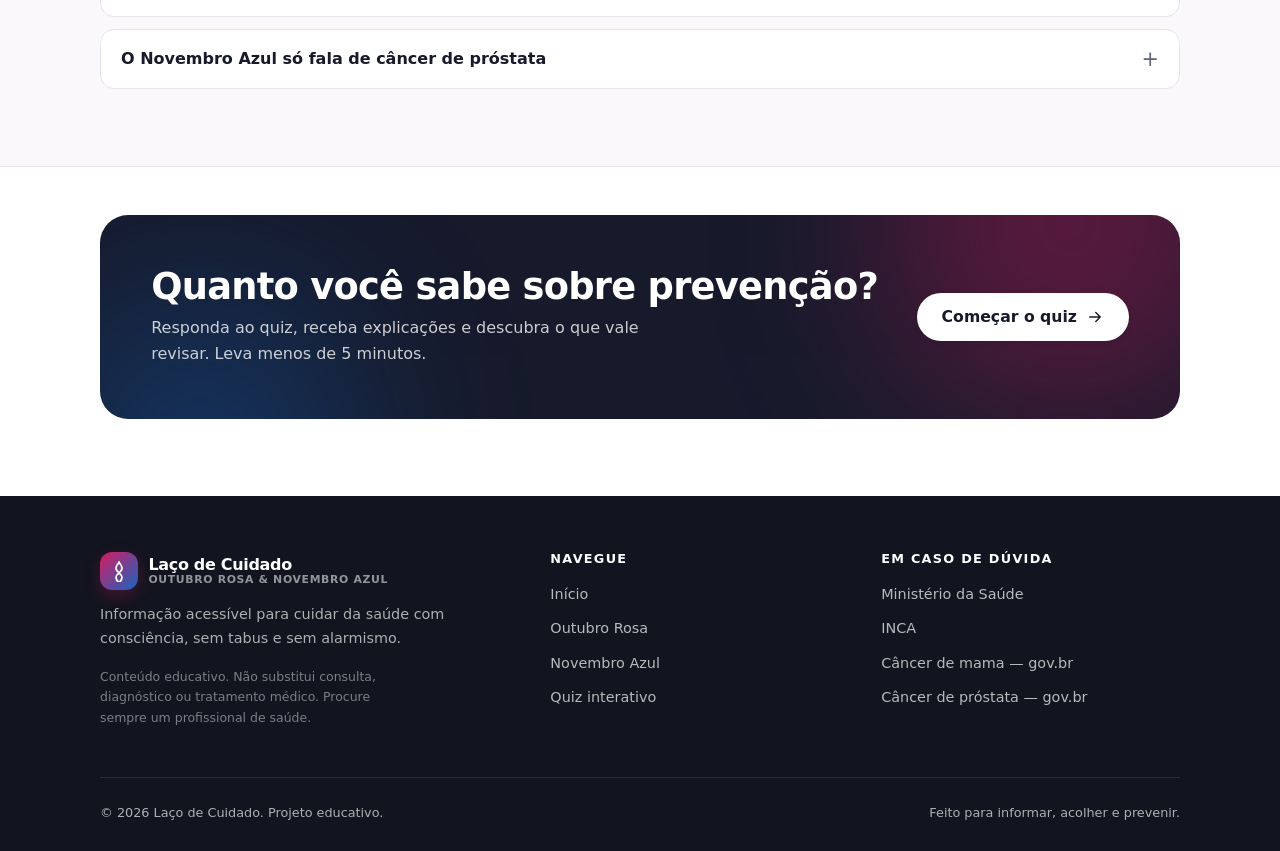
==== commit 37083918: "atualizaçõess" ====
--- a/index.html
+++ b/index.html
@@ -6,7 +6,7 @@
   <meta name="description" content="Laço de Cuidado: site educativo sobre prevenção e conscientização do Outubro Rosa (câncer de mama) e Novembro Azul (saúde do homem).">
   <meta name="theme-color" content="#d81b60">
   <title>Laço de Cuidado — Outubro Rosa e Novembro Azul</title>
-  <link rel="icon" href="favicon.svg" type="image/svg+xml">
+  <link rel="icon" href="logo.svg" type="image/svg+xml">
   <link rel="stylesheet" href="css/styles.css">
 </head>
 <body>
@@ -15,11 +15,8 @@
   <header class="site-header">
     <div class="container header-inner">
       <a class="brand" href="index.html">
-        <span class="brand-mark" aria-hidden="true">
-          <svg viewBox="0 0 24 24" fill="none" stroke="currentColor" stroke-width="1.9" stroke-linecap="round" stroke-linejoin="round">
-            <path d="M12 2.5c-2.2 2.7-3.3 4.7-3.3 6.6 0 3.8 6.6 6.2 6.6 9.8 0 1.9-1.1 3.9-3.3 6.1"></path>
-            <path d="M12 2.5c2.2 2.7 3.3 4.7 3.3 6.6 0 3.8-6.6 6.2-6.6 9.8 0 1.9 1.1 3.9 3.3 6.1"></path>
-          </svg>
+        <span class="logo" aria-hidden="true">
+         <img src="logoamais.png" alt="" width="22" height="22">
         </span>
         <span class="brand-text">
           Laço de Cuidado
@@ -78,11 +75,8 @@
 
           <div class="mini-themes">
             <a class="mini-theme mini-theme--rosa" href="outubro-rosa.html">
-              <span class="mini-theme-icon" aria-hidden="true">
-                <svg class="ico" viewBox="0 0 24 24">
-                  <path d="M12 2.5c-2.2 2.7-3.3 4.7-3.3 6.6 0 3.8 6.6 6.2 6.6 9.8 0 1.9-1.1 3.9-3.3 6.1"></path>
-                  <path d="M12 2.5c2.2 2.7 3.3 4.7 3.3 6.6 0 3.8-6.6 6.2-6.6 9.8 0 1.9 1.1 3.9 3.3 6.1"></path>
-                </svg>
+              <span class="logo" aria-hidden="true">
+         <img src="rosa.png" alt="" width="22" height="22">
               </span>
               <span class="mini-theme-text">
                 <strong>Outubro Rosa</strong>
@@ -91,11 +85,8 @@
             </a>
 
             <a class="mini-theme mini-theme--azul" href="novembro-azul.html">
-              <span class="mini-theme-icon" aria-hidden="true">
-                <svg class="ico" viewBox="0 0 24 24">
-                  <path d="M12 2.5c-2.2 2.7-3.3 4.7-3.3 6.6 0 3.8 6.6 6.2 6.6 9.8 0 1.9-1.1 3.9-3.3 6.1"></path>
-                  <path d="M12 2.5c2.2 2.7 3.3 4.7 3.3 6.6 0 3.8-6.6 6.2-6.6 9.8 0 1.9 1.1 3.9 3.3 6.1"></path>
-                </svg>
+              <span class="logo" aria-hidden="true">
+         <img src="azul.png" alt="" width="22" height="22">
               </span>
               <span class="mini-theme-text">
                 <strong>Novembro Azul</strong>
--- a/css/styles.css
+++ b/css/styles.css
@@ -0,0 +1,2025 @@
+/* ==========================================================================
+   Laço de Cuidado — Folha de estilos principal
+   Site educativo: Outubro Rosa & Novembro Azul
+   Organização:
+     1. Tokens de design
+     2. Reset e base
+     3. Utilitários
+     4. Header / navegação
+     5. Botões e links
+     6. Hero
+     7. Seções e grids
+     8. Cards e componentes de conteúdo
+     9. Quiz
+    10. Footer
+    11. Responsivo
+    12. Movimento reduzido e impressão
+   ========================================================================== */
+
+/* 1. Tokens de design ------------------------------------------------------ */
+:root {
+  /* Cores base */
+  --ink: #161a2b;
+  --ink-soft: #3c4257;
+  --muted: #5f6579;
+  --line: #e7e4ec;
+  --bg: #ffffff;
+  --surface: #faf8fb;
+  --surface-2: #f3f0f6;
+
+  /* Outubro Rosa */
+  --rosa-50: #fff1f6;
+  --rosa-100: #ffe0ec;
+  --rosa-300: #f78bb4;
+  --rosa-500: #d81b60;
+  --rosa-600: #b01550;
+  --rosa-700: #8a0f3f;
+  --rosa-ink: #6d0c32;
+
+  /* Novembro Azul */
+  --azul-50: #eef6ff;
+  --azul-100: #d9ecff;
+  --azul-300: #7db8f2;
+  --azul-500: #1565c0;
+  --azul-600: #0f4f9c;
+  --azul-700: #0b3d7a;
+  --azul-ink: #082d5c;
+
+  --sucesso: #167a4a;
+  --sucesso-bg: #e8f7ef;
+  --erro: #b3261e;
+  --erro-bg: #fdecea;
+
+  /* Tipografia */
+  --font: "Segoe UI", system-ui, -apple-system, "Helvetica Neue", Arial, sans-serif;
+  --font-display: "Segoe UI Semibold", "Segoe UI", system-ui, sans-serif;
+
+  /* Formas e sombras */
+  --radius-sm: 10px;
+  --radius: 18px;
+  --radius-lg: 28px;
+  --shadow-sm: 0 1px 2px rgba(22, 26, 43, 0.06), 0 2px 8px rgba(22, 26, 43, 0.04);
+  --shadow: 0 10px 30px rgba(22, 26, 43, 0.08);
+  --shadow-lg: 0 24px 60px rgba(22, 26, 43, 0.14);
+
+  --container: 1120px;
+  --header-h: 72px;
+}
+
+/* 2. Reset e base ---------------------------------------------------------- */
+*,
+*::before,
+*::after {
+  box-sizing: border-box;
+}
+
+html {
+  scroll-behavior: smooth;
+  scroll-padding-top: calc(var(--header-h) + 16px);
+  -webkit-text-size-adjust: 100%;
+}
+
+body {
+  margin: 0;
+  font-family: var(--font);
+  font-size: 1rem;
+  line-height: 1.65;
+  color: var(--ink-soft);
+  background: var(--bg);
+  -webkit-font-smoothing: antialiased;
+}
+
+h1,
+h2,
+h3,
+h4 {
+  font-family: var(--font-display);
+  color: var(--ink);
+  line-height: 1.15;
+  letter-spacing: -0.02em;
+  margin: 0 0 0.5em;
+  text-wrap: balance;
+}
+
+h1 {
+  font-size: clamp(2.1rem, 5vw, 3.5rem);
+}
+h2 {
+  font-size: clamp(1.6rem, 3.2vw, 2.3rem);
+}
+h3 {
+  font-size: 1.15rem;
+  letter-spacing: -0.01em;
+}
+
+p {
+  margin: 0 0 1rem;
+  text-wrap: pretty;
+}
+
+a {
+  color: var(--azul-600);
+  text-decoration-thickness: 1px;
+  text-underline-offset: 3px;
+}
+
+a:hover {
+  color: var(--azul-700);
+}
+
+img,
+svg {
+  max-width: 100%;
+  display: block;
+}
+
+ul,
+ol {
+  margin: 0 0 1rem;
+  padding-left: 1.25rem;
+}
+
+li + li {
+  margin-top: 0.35rem;
+}
+
+strong {
+  color: var(--ink);
+}
+
+:focus-visible {
+  outline: 3px solid var(--azul-500);
+  outline-offset: 3px;
+  border-radius: 4px;
+}
+
+/* 3. Utilitários ----------------------------------------------------------- */
+.container {
+  width: 100%;
+  max-width: var(--container);
+  margin-inline: auto;
+  padding-inline: 1.25rem;
+}
+
+.sr-only {
+  position: absolute;
+  width: 1px;
+  height: 1px;
+  padding: 0;
+  margin: -1px;
+  overflow: hidden;
+  clip: rect(0 0 0 0);
+  white-space: nowrap;
+  border: 0;
+}
+
+.skip-link {
+  position: absolute;
+  top: -100px;
+  left: 1rem;
+  z-index: 100;
+  background: var(--ink);
+  color: #fff;
+  padding: 0.75rem 1.25rem;
+  border-radius: 0 0 10px 10px;
+  text-decoration: none;
+  transition: top 0.2s ease;
+}
+
+.skip-link:focus {
+  top: 0;
+  color: #fff;
+}
+
+.eyebrow {
+  display: inline-flex;
+  align-items: center;
+  gap: 0.5rem;
+  font-size: 0.78rem;
+  font-weight: 700;
+  letter-spacing: 0.12em;
+  text-transform: uppercase;
+  color: var(--rosa-600);
+  margin-bottom: 0.85rem;
+}
+
+.eyebrow::before {
+  content: "";
+  width: 22px;
+  height: 2px;
+  background: currentColor;
+  border-radius: 2px;
+}
+
+.eyebrow--azul {
+  color: var(--azul-600);
+}
+
+.lead {
+  font-size: clamp(1.02rem, 1.6vw, 1.18rem);
+  color: var(--muted);
+  max-width: 62ch;
+}
+
+.ico {
+  width: 1.15em;
+  height: 1.15em;
+  flex: none;
+  stroke: currentColor;
+  fill: none;
+  stroke-width: 1.9;
+  stroke-linecap: round;
+  stroke-linejoin: round;
+}
+
+/* 4. Header / navegação ---------------------------------------------------- */
+.site-header {
+  position: sticky;
+  top: 0;
+  z-index: 50;
+  background: rgba(255, 255, 255, 0.85);
+  backdrop-filter: blur(14px);
+  border-bottom: 1px solid var(--line);
+}
+
+.header-inner {
+  min-height: var(--header-h);
+  display: flex;
+  align-items: center;
+  justify-content: space-between;
+  gap: 1rem;
+}
+
+.brand {
+  display: inline-flex;
+  align-items: center;
+  gap: 0.65rem;
+  text-decoration: none;
+  color: var(--ink);
+  font-weight: 700;
+  letter-spacing: -0.02em;
+  line-height: 1.1;
+}
+
+.brand:hover {
+  color: var(--ink);
+}
+
+.brand-mark {
+  width: 38px;
+  height: 38px;
+  border-radius: 12px;
+  display: grid;
+  place-items: center;
+  background: linear-gradient(135deg, var(--rosa-500), var(--azul-500));
+  color: #fff;
+  box-shadow: 0 6px 16px rgba(216, 27, 96, 0.25);
+}
+
+.brand-mark svg {
+  width: 22px;
+  height: 22px;
+}
+
+.brand-text {
+  display: flex;
+  flex-direction: column;
+  font-size: 1rem;
+}
+
+.brand-text span {
+  font-size: 0.68rem;
+  font-weight: 600;
+  letter-spacing: 0.06em;
+  text-transform: uppercase;
+  color: var(--muted);
+}
+
+.site-nav ul {
+  list-style: none;
+  margin: 0;
+  padding: 0;
+  display: flex;
+  align-items: center;
+  gap: 0.35rem;
+}
+
+.site-nav li + li {
+  margin-top: 0;
+}
+
+.site-nav a {
+  display: inline-block;
+  padding: 0.5rem 0.85rem;
+  border-radius: 99px;
+  font-size: 0.93rem;
+  font-weight: 600;
+  color: var(--ink-soft);
+  text-decoration: none;
+  transition: background 0.18s ease, color 0.18s ease;
+}
+
+.site-nav a:hover {
+  background: var(--surface-2);
+  color: var(--ink);
+}
+
+.site-nav a[aria-current="page"] {
+  color: var(--ink);
+  background: var(--surface-2);
+}
+
+.site-nav .nav-cta {
+  background: var(--ink);
+  color: #fff;
+  margin-left: 0.35rem;
+}
+
+.site-nav .nav-cta:hover,
+.site-nav .nav-cta[aria-current="page"] {
+  background: #000;
+  color: #fff;
+}
+
+.nav-toggle {
+  display: none;
+  width: 44px;
+  height: 44px;
+  border: 1px solid var(--line);
+  border-radius: 12px;
+  background: #fff;
+  cursor: pointer;
+  padding: 0;
+  place-items: center;
+}
+
+.nav-toggle-bars,
+.nav-toggle-bars::before,
+.nav-toggle-bars::after {
+  display: block;
+  width: 20px;
+  height: 2px;
+  border-radius: 2px;
+  background: var(--ink);
+  transition: transform 0.2s ease, opacity 0.2s ease;
+}
+
+.nav-toggle-bars::before,
+.nav-toggle-bars::after {
+  content: "";
+  position: relative;
+}
+
+.nav-toggle-bars::before {
+  top: -6px;
+}
+
+.nav-toggle-bars::after {
+  top: 4px;
+}
+
+.nav-toggle[aria-expanded="true"] .nav-toggle-bars {
+  background: transparent;
+}
+
+.nav-toggle[aria-expanded="true"] .nav-toggle-bars::before {
+  top: 0;
+  transform: rotate(45deg);
+}
+
+.nav-toggle[aria-expanded="true"] .nav-toggle-bars::after {
+  top: -2px;
+  transform: rotate(-45deg);
+}
+
+/* 5. Botões e links -------------------------------------------------------- */
+.btn {
+  display: inline-flex;
+  align-items: center;
+  justify-content: center;
+  gap: 0.55rem;
+  padding: 0.85rem 1.5rem;
+  border: 1px solid transparent;
+  border-radius: 99px;
+  font-family: inherit;
+  font-size: 0.98rem;
+  font-weight: 700;
+  line-height: 1.2;
+  text-decoration: none;
+  cursor: pointer;
+  transition: transform 0.16s ease, box-shadow 0.16s ease, background 0.16s ease,
+    color 0.16s ease, border-color 0.16s ease;
+}
+
+.btn:active {
+  transform: translateY(1px);
+}
+
+.btn--primary {
+  background: var(--ink);
+  color: #fff;
+  box-shadow: var(--shadow-sm);
+}
+
+.btn--primary:hover {
+  background: #000;
+  color: #fff;
+  box-shadow: var(--shadow);
+}
+
+.btn--rosa {
+  background: var(--rosa-500);
+  color: #fff;
+}
+
+.btn--rosa:hover {
+  background: var(--rosa-600);
+  color: #fff;
+}
+
+.btn--azul {
+  background: var(--azul-500);
+  color: #fff;
+}
+
+.btn--azul:hover {
+  background: var(--azul-600);
+  color: #fff;
+}
+
+.btn--ghost {
+  background: transparent;
+  border-color: var(--line);
+  color: var(--ink);
+}
+
+.btn--ghost:hover {
+  background: #fff;
+  border-color: #cfcad8;
+  color: var(--ink);
+}
+
+.btn--block {
+  width: 100%;
+}
+
+.btn[disabled] {
+  opacity: 0.55;
+  cursor: not-allowed;
+}
+
+.btn-row {
+  display: flex;
+  flex-wrap: wrap;
+  gap: 0.75rem;
+  margin-top: 1.5rem;
+}
+
+.link-arrow {
+  display: inline-flex;
+  align-items: center;
+  gap: 0.4rem;
+  font-weight: 700;
+  text-decoration: none;
+}
+
+.link-arrow .ico {
+  transition: transform 0.18s ease;
+}
+
+.link-arrow:hover .ico {
+  transform: translateX(4px);
+}
+
+/* 6. Hero ----------------------------------------------------------------- */
+.hero {
+  position: relative;
+  overflow: hidden;
+  padding: clamp(3rem, 7vw, 5.5rem) 0;
+  background: var(--bg);
+}
+
+.hero::before,
+.hero::after {
+  content: "";
+  position: absolute;
+  width: 520px;
+  height: 520px;
+  border-radius: 50%;
+  filter: blur(90px);
+  opacity: 0.5;
+  pointer-events: none;
+}
+
+.hero::before {
+  background: var(--rosa-100);
+  top: -220px;
+  right: -120px;
+}
+
+.hero::after {
+  background: var(--azul-100);
+  bottom: -260px;
+  left: -140px;
+  opacity: 0.55;
+}
+
+.hero-inner {
+  position: relative;
+  z-index: 1;
+  display: grid;
+  grid-template-columns: 1.05fr 0.95fr;
+  gap: clamp(2rem, 5vw, 4rem);
+  align-items: center;
+}
+
+.hero h1 {
+  margin-bottom: 1rem;
+}
+
+.hero .lead {
+  font-size: clamp(1.05rem, 1.7vw, 1.22rem);
+}
+
+.hero--rosa::before,
+.hero--azul::before {
+  opacity: 0.75;
+}
+
+.hero--rosa {
+  background: linear-gradient(180deg, var(--rosa-50), #fff 85%);
+}
+
+.hero--azul {
+  background: linear-gradient(180deg, var(--azul-50), #fff 85%);
+}
+
+.hero--rosa::before {
+  background: var(--rosa-300);
+  opacity: 0.35;
+}
+
+.hero--azul::before {
+  background: var(--azul-300);
+  opacity: 0.3;
+}
+
+.hero--rosa::after,
+.hero--azul::after {
+  display: none;
+}
+
+.hero--page {
+  padding: clamp(2.25rem, 4vw, 3.5rem) 0 clamp(2rem, 4vw, 3rem);
+}
+
+.hero--page h1 {
+  font-size: clamp(1.9rem, 4.4vw, 3rem);
+}
+
+.tag {
+  display: inline-flex;
+  align-items: center;
+  gap: 0.5rem;
+  padding: 0.4rem 0.85rem;
+  border-radius: 99px;
+  background: #fff;
+  border: 1px solid var(--line);
+  font-size: 0.8rem;
+  font-weight: 700;
+  color: var(--ink-soft);
+  margin-bottom: 1.25rem;
+  box-shadow: var(--shadow-sm);
+}
+
+.tag .dot {
+  width: 8px;
+  height: 8px;
+  border-radius: 50%;
+  background: linear-gradient(135deg, var(--rosa-500), var(--azul-500));
+}
+
+/* Cartão visual do hero */
+.hero-panel {
+  position: relative;
+  background: #fff;
+  border: 1px solid var(--line);
+  border-radius: var(--radius-lg);
+  padding: 1.75rem;
+  box-shadow: var(--shadow-lg);
+}
+
+.hero-panel::before {
+  content: "";
+  position: absolute;
+  inset: -1px;
+  border-radius: inherit;
+  padding: 1px;
+  background: linear-gradient(140deg, var(--rosa-300), transparent 40%, transparent 60%, var(--azul-300));
+  -webkit-mask: linear-gradient(#000 0 0) content-box, linear-gradient(#000 0 0);
+  -webkit-mask-composite: xor;
+  mask-composite: exclude;
+  pointer-events: none;
+}
+
+.hero-panel-head {
+  display: flex;
+  align-items: center;
+  justify-content: space-between;
+  gap: 1rem;
+  padding-bottom: 1.25rem;
+  border-bottom: 1px solid var(--line);
+  margin-bottom: 1.25rem;
+}
+
+.hero-panel-head p {
+  margin: 0;
+  font-size: 0.85rem;
+  color: var(--muted);
+  font-weight: 600;
+}
+
+.hero-panel-head strong {
+  display: block;
+  font-size: 1.05rem;
+}
+
+.mini-themes {
+  display: grid;
+  gap: 0.75rem;
+}
+
+.mini-theme {
+  display: flex;
+  align-items: center;
+  gap: 0.9rem;
+  padding: 0.9rem 1rem;
+  border-radius: 14px;
+  border: 1px solid var(--line);
+  text-decoration: none;
+  color: var(--ink);
+  transition: transform 0.18s ease, box-shadow 0.18s ease, border-color 0.18s ease;
+}
+
+.mini-theme:hover {
+  transform: translateY(-2px);
+  box-shadow: var(--shadow);
+  color: var(--ink);
+}
+
+.mini-theme--rosa:hover {
+  border-color: var(--rosa-300);
+}
+
+.mini-theme--azul:hover {
+  border-color: var(--azul-300);
+}
+
+.mini-theme-icon {
+  width: 42px;
+  height: 42px;
+  border-radius: 12px;
+  display: grid;
+  place-items: center;
+  flex: none;
+}
+
+.mini-theme--rosa .mini-theme-icon {
+  background: var(--rosa-50);
+  color: var(--rosa-600);
+}
+
+.mini-theme--azul .mini-theme-icon {
+  background: var(--azul-50);
+  color: var(--azul-600);
+}
+
+.mini-theme-text strong {
+  display: block;
+  font-size: 0.95rem;
+}
+
+.mini-theme-text span {
+  font-size: 0.82rem;
+  color: var(--muted);
+}
+
+.hero-panel-foot {
+  margin-top: 1.25rem;
+  padding-top: 1.1rem;
+  border-top: 1px solid var(--line);
+  display: flex;
+  align-items: center;
+  justify-content: space-between;
+  gap: 0.75rem;
+  font-size: 0.82rem;
+  color: var(--muted);
+}
+
+/* Ribbon decorativo nas páginas de campanha */
+.ribbon-art {
+  position: relative;
+  display: grid;
+  place-items: center;
+  min-height: 240px;
+}
+
+.ribbon-art svg {
+  width: min(230px, 60%);
+  filter: drop-shadow(0 18px 30px rgba(22, 26, 43, 0.18));
+  animation: float 7s ease-in-out infinite;
+}
+
+.ribbon-art--rosa svg {
+  color: var(--rosa-500);
+}
+
+.ribbon-art--azul svg {
+  color: var(--azul-500);
+}
+
+.ribbon-art::before {
+  content: "";
+  position: absolute;
+  width: 260px;
+  height: 260px;
+  border-radius: 50%;
+  border: 1px dashed rgba(22, 26, 43, 0.15);
+}
+
+@keyframes float {
+  0%,
+  100% {
+    transform: translateY(0);
+  }
+  50% {
+    transform: translateY(-10px);
+  }
+}
+
+/* 7. Seções e grids ------------------------------------------------------- */
+.section {
+  padding: clamp(3rem, 6vw, 5rem) 0;
+}
+
+.section--tint {
+  background: var(--surface);
+  border-block: 1px solid var(--line);
+}
+
+.section--tight {
+  padding-top: clamp(2rem, 4vw, 3rem);
+}
+
+.section-head {
+  max-width: 720px;
+  margin-bottom: clamp(1.75rem, 3vw, 2.75rem);
+}
+
+.section-head--center {
+  margin-inline: auto;
+  text-align: center;
+}
+
+.section-head--center .lead {
+  margin-inline: auto;
+}
+
+.section-head h2 {
+  margin-bottom: 0.6rem;
+}
+
+.section-head p:last-child {
+  margin-bottom: 0;
+}
+
+.grid {
+  display: grid;
+  gap: 1.25rem;
+}
+
+.grid--2 {
+  grid-template-columns: repeat(2, minmax(0, 1fr));
+}
+
+.grid--3 {
+  grid-template-columns: repeat(3, minmax(0, 1fr));
+}
+
+.grid--4 {
+  grid-template-columns: repeat(4, minmax(0, 1fr));
+}
+
+/* 8. Cards e conteúdo ----------------------------------------------------- */
+.card {
+  background: #fff;
+  border: 1px solid var(--line);
+  border-radius: var(--radius);
+  padding: 1.5rem;
+  box-shadow: var(--shadow-sm);
+}
+
+.card p:last-child {
+  margin-bottom: 0;
+}
+
+.card-icon {
+  width: 46px;
+  height: 46px;
+  border-radius: 13px;
+  display: grid;
+  place-items: center;
+  margin-bottom: 1rem;
+  background: var(--surface-2);
+  color: var(--ink);
+}
+
+.card-icon .ico {
+  width: 22px;
+  height: 22px;
+}
+
+.card--rosa {
+  border-top: 3px solid var(--rosa-500);
+}
+
+.card--rosa .card-icon {
+  background: var(--rosa-50);
+  color: var(--rosa-600);
+}
+
+.card--azul {
+  border-top: 3px solid var(--azul-500);
+}
+
+.card--azul .card-icon {
+  background: var(--azul-50);
+  color: var(--azul-600);
+}
+
+/* Cards grandes de campanha */
+.theme-card {
+  position: relative;
+  overflow: hidden;
+  border-radius: var(--radius-lg);
+  padding: clamp(1.75rem, 3vw, 2.5rem);
+  border: 1px solid var(--line);
+  text-decoration: none;
+  color: var(--ink);
+  display: flex;
+  flex-direction: column;
+  min-height: 320px;
+  transition: transform 0.2s ease, box-shadow 0.2s ease;
+}
+
+.theme-card:hover {
+  transform: translateY(-4px);
+  box-shadow: var(--shadow-lg);
+  color: var(--ink);
+}
+
+.theme-card--rosa {
+  background: linear-gradient(160deg, var(--rosa-50) 0%, #fff 70%);
+}
+
+.theme-card--azul {
+  background: linear-gradient(160deg, var(--azul-50) 0%, #fff 70%);
+}
+
+.theme-card::after {
+  content: "";
+  position: absolute;
+  width: 220px;
+  height: 220px;
+  border-radius: 50%;
+  right: -70px;
+  bottom: -90px;
+  opacity: 0.35;
+  filter: blur(30px);
+}
+
+.theme-card--rosa::after {
+  background: var(--rosa-300);
+}
+
+.theme-card--azul::after {
+  background: var(--azul-300);
+}
+
+.theme-card-top {
+  display: flex;
+  align-items: center;
+  gap: 0.75rem;
+  margin-bottom: 1.25rem;
+}
+
+.theme-badge {
+  display: inline-flex;
+  align-items: center;
+  gap: 0.45rem;
+  font-size: 0.72rem;
+  font-weight: 800;
+  letter-spacing: 0.1em;
+  text-transform: uppercase;
+  padding: 0.35rem 0.7rem;
+  border-radius: 99px;
+  background: #fff;
+  border: 1px solid var(--line);
+}
+
+.theme-card--rosa .theme-badge {
+  color: var(--rosa-600);
+}
+
+.theme-card--azul .theme-badge {
+  color: var(--azul-600);
+}
+
+.theme-card h3 {
+  font-size: clamp(1.4rem, 2.4vw, 1.9rem);
+  margin-bottom: 0.5rem;
+}
+
+.theme-card p {
+  color: var(--muted);
+  max-width: 40ch;
+}
+
+.theme-card .link-arrow {
+  margin-top: auto;
+  padding-top: 1.25rem;
+  color: var(--ink);
+}
+
+.theme-card--rosa .link-arrow {
+  color: var(--rosa-600);
+}
+
+.theme-card--azul .link-arrow {
+  color: var(--azul-600);
+}
+
+/* Lista com marcas de verificação */
+.check-list {
+  list-style: none;
+  padding: 0;
+  margin: 0;
+  display: grid;
+  gap: 0.85rem;
+}
+
+.check-list li {
+  display: flex;
+  gap: 0.7rem;
+  align-items: flex-start;
+  margin: 0;
+  font-size: 0.97rem;
+}
+
+.check-list .ico {
+  width: 20px;
+  height: 20px;
+  margin-top: 2px;
+  color: var(--sucesso);
+  flex: none;
+}
+
+.check-list--rosa .ico {
+  color: var(--rosa-500);
+}
+
+.check-list--azul .ico {
+  color: var(--azul-500);
+}
+
+.check-list li strong {
+  display: block;
+}
+
+.check-list li span {
+  display: block;
+  color: var(--muted);
+  font-size: 0.92rem;
+}
+
+/* Estatísticas */
+.stats {
+  display: grid;
+  grid-template-columns: repeat(4, minmax(0, 1fr));
+  gap: 1rem;
+}
+
+.stat {
+  background: #fff;
+  border: 1px solid var(--line);
+  border-radius: var(--radius);
+  padding: 1.4rem;
+}
+
+.stat-value {
+  font-family: var(--font-display);
+  font-size: clamp(1.7rem, 3vw, 2.3rem);
+  font-weight: 700;
+  letter-spacing: -0.03em;
+  color: var(--ink);
+  line-height: 1.1;
+  margin-bottom: 0.35rem;
+}
+
+.stat-value small {
+  font-size: 0.55em;
+  font-weight: 600;
+}
+
+.stat-label {
+  font-size: 0.88rem;
+  color: var(--muted);
+  line-height: 1.45;
+}
+
+.stat-source {
+  display: block;
+  margin-top: 0.6rem;
+  font-size: 0.72rem;
+  color: #8b90a3;
+}
+
+/* Passos numerados */
+.steps {
+  list-style: none;
+  padding: 0;
+  margin: 0;
+  display: grid;
+  gap: 1rem;
+  counter-reset: step;
+}
+
+.steps li {
+  display: grid;
+  grid-template-columns: auto 1fr;
+  gap: 1rem;
+  align-items: start;
+  margin: 0;
+  padding: 1.25rem 1.4rem;
+  background: #fff;
+  border: 1px solid var(--line);
+  border-radius: var(--radius);
+  counter-increment: step;
+}
+
+.steps li::before {
+  content: counter(step, decimal-leading-zero);
+  font-family: var(--font-display);
+  font-size: 0.95rem;
+  font-weight: 700;
+  color: var(--rosa-600);
+  background: var(--rosa-50);
+  width: 38px;
+  height: 38px;
+  border-radius: 11px;
+  display: grid;
+  place-items: center;
+}
+
+.steps--azul li::before {
+  color: var(--azul-600);
+  background: var(--azul-50);
+}
+
+.steps h3 {
+  font-size: 1.02rem;
+  margin-bottom: 0.25rem;
+}
+
+.steps p {
+  margin: 0;
+  font-size: 0.93rem;
+  color: var(--muted);
+}
+
+/* Callout / aviso */
+.callout {
+  display: flex;
+  gap: 1rem;
+  padding: 1.25rem 1.4rem;
+  border-radius: var(--radius);
+  background: var(--surface);
+  border: 1px solid var(--line);
+  border-left: 4px solid var(--ink);
+}
+
+.callout .ico {
+  width: 24px;
+  height: 24px;
+  flex: none;
+  margin-top: 2px;
+}
+
+.callout--rosa {
+  background: var(--rosa-50);
+  border-color: var(--rosa-100);
+  border-left-color: var(--rosa-500);
+  color: var(--rosa-ink);
+}
+
+.callout--azul {
+  background: var(--azul-50);
+  border-color: var(--azul-100);
+  border-left-color: var(--azul-500);
+  color: var(--azul-ink);
+}
+
+.callout h3 {
+  font-size: 1rem;
+  margin-bottom: 0.25rem;
+  color: inherit;
+}
+
+.callout p {
+  margin: 0;
+  font-size: 0.93rem;
+  color: inherit;
+}
+
+.callout strong {
+  color: inherit;
+}
+
+/* Accordion (mitos e verdades / FAQ) */
+.accordion {
+  display: grid;
+  gap: 0.75rem;
+}
+
+.accordion details {
+  background: #fff;
+  border: 1px solid var(--line);
+  border-radius: 14px;
+  padding: 0;
+  overflow: hidden;
+  transition: border-color 0.18s ease, box-shadow 0.18s ease;
+}
+
+.accordion details[open] {
+  border-color: #d7d2e0;
+  box-shadow: var(--shadow-sm);
+}
+
+.accordion summary {
+  cursor: pointer;
+  padding: 1rem 1.25rem;
+  font-weight: 700;
+  color: var(--ink);
+  list-style: none;
+  display: flex;
+  align-items: center;
+  justify-content: space-between;
+  gap: 1rem;
+}
+
+.accordion summary::-webkit-details-marker {
+  display: none;
+}
+
+.accordion summary::after {
+  content: "+";
+  font-size: 1.3rem;
+  font-weight: 400;
+  line-height: 1;
+  color: var(--muted);
+  flex: none;
+  transition: transform 0.2s ease;
+}
+
+.accordion details[open] summary::after {
+  transform: rotate(45deg);
+}
+
+.accordion .accordion-body {
+  padding: 0 1.25rem 1.15rem;
+  font-size: 0.95rem;
+  color: var(--muted);
+}
+
+.accordion .accordion-body p:last-child {
+  margin-bottom: 0;
+}
+
+.accordion .verdict {
+  display: inline-block;
+  font-size: 0.7rem;
+  font-weight: 800;
+  letter-spacing: 0.08em;
+  text-transform: uppercase;
+  padding: 0.15rem 0.5rem;
+  border-radius: 6px;
+  margin-bottom: 0.5rem;
+}
+
+.verdict--mito {
+  background: var(--erro-bg);
+  color: var(--erro);
+}
+
+.verdict--verdade {
+  background: var(--sucesso-bg);
+  color: var(--sucesso);
+}
+
+/* Faixa de CTA */
+.cta-band {
+  position: relative;
+  overflow: hidden;
+  border-radius: var(--radius-lg);
+  padding: clamp(2rem, 4vw, 3.25rem);
+  background: var(--ink);
+  color: #fff;
+  display: flex;
+  align-items: center;
+  justify-content: space-between;
+  gap: 2rem;
+}
+
+.cta-band::before {
+  content: "";
+  position: absolute;
+  width: 380px;
+  height: 380px;
+  border-radius: 50%;
+  background: var(--rosa-500);
+  filter: blur(90px);
+  opacity: 0.35;
+  top: -180px;
+  right: -80px;
+}
+
+.cta-band::after {
+  content: "";
+  position: absolute;
+  width: 320px;
+  height: 320px;
+  border-radius: 50%;
+  background: var(--azul-500);
+  filter: blur(90px);
+  opacity: 0.35;
+  bottom: -190px;
+  left: -60px;
+}
+
+.cta-band > * {
+  position: relative;
+  z-index: 1;
+}
+
+.cta-band h2 {
+  color: #fff;
+  margin-bottom: 0.4rem;
+}
+
+.cta-band p {
+  color: rgba(255, 255, 255, 0.78);
+  margin: 0;
+  max-width: 52ch;
+}
+
+.cta-band .btn {
+  flex: none;
+}
+
+/* Breadcrumb */
+.breadcrumb {
+  font-size: 0.85rem;
+  color: var(--muted);
+  margin-bottom: 1rem;
+}
+
+.breadcrumb ol {
+  list-style: none;
+  display: flex;
+  flex-wrap: wrap;
+  align-items: center;
+  gap: 0.5rem;
+  padding: 0;
+  margin: 0;
+}
+
+.breadcrumb li + li {
+  margin: 0;
+}
+
+.breadcrumb li + li::before {
+  content: "/";
+  margin-right: 0.5rem;
+  color: #b6b2c2;
+}
+
+.breadcrumb a {
+  color: var(--muted);
+  text-decoration: none;
+}
+
+.breadcrumb a:hover {
+  color: var(--ink);
+}
+
+/* Divisor de seção temática */
+.theme-strip {
+  display: inline-flex;
+  align-items: center;
+  gap: 0.5rem;
+  padding: 0.35rem 0.8rem;
+  border-radius: 99px;
+  font-size: 0.75rem;
+  font-weight: 800;
+  letter-spacing: 0.08em;
+  text-transform: uppercase;
+  margin-bottom: 1rem;
+}
+
+.theme-strip--rosa {
+  background: var(--rosa-50);
+  color: var(--rosa-600);
+}
+
+.theme-strip--azul {
+  background: var(--azul-50);
+  color: var(--azul-600);
+}
+
+/* 9. Quiz ----------------------------------------------------------------- */
+.quiz-page {
+  background: linear-gradient(180deg, var(--surface) 0%, #fff 320px);
+  min-height: 70vh;
+}
+
+.quiz-shell {
+  max-width: 780px;
+  margin-inline: auto;
+}
+
+.quiz-card {
+  background: #fff;
+  border: 1px solid var(--line);
+  border-radius: var(--radius-lg);
+  box-shadow: var(--shadow-lg);
+  padding: clamp(1.5rem, 4vw, 2.5rem);
+  position: relative;
+  overflow: hidden;
+}
+
+.quiz-card::before {
+  content: "";
+  position: absolute;
+  top: 0;
+  left: 0;
+  right: 0;
+  height: 4px;
+  background: linear-gradient(90deg, var(--rosa-500), #8e5bd6, var(--azul-500));
+}
+
+/* Tela inicial */
+.quiz-intro {
+  text-align: center;
+  max-width: 560px;
+  margin-inline: auto;
+}
+
+.quiz-intro .card-icon {
+  margin-inline: auto;
+  width: 64px;
+  height: 64px;
+  border-radius: 18px;
+  background: linear-gradient(135deg, var(--rosa-50), var(--azul-50));
+  color: var(--ink);
+}
+
+.quiz-intro .card-icon .ico {
+  width: 30px;
+  height: 30px;
+}
+
+.quiz-intro h2 {
+  margin-bottom: 0.5rem;
+}
+
+.quiz-meta-list {
+  list-style: none;
+  padding: 0;
+  margin: 1.5rem 0;
+  display: grid;
+  gap: 0.6rem;
+  text-align: left;
+}
+
+.quiz-meta-list li {
+  display: flex;
+  align-items: center;
+  gap: 0.6rem;
+  margin: 0;
+  font-size: 0.92rem;
+  color: var(--muted);
+}
+
+.quiz-meta-list .ico {
+  width: 18px;
+  height: 18px;
+  color: var(--ink-soft);
+}
+
+.best-score {
+  margin-top: 1.25rem;
+  font-size: 0.85rem;
+  color: var(--muted);
+}
+
+.best-score strong {
+  color: var(--ink);
+}
+
+/* Barra de progresso */
+.quiz-progress {
+  margin-bottom: 1.5rem;
+}
+
+.quiz-progress-top {
+  display: flex;
+  justify-content: space-between;
+  align-items: center;
+  font-size: 0.8rem;
+  font-weight: 700;
+  color: var(--muted);
+  margin-bottom: 0.5rem;
+  letter-spacing: 0.02em;
+}
+
+.quiz-progress-track {
+  height: 8px;
+  border-radius: 99px;
+  background: var(--surface-2);
+  overflow: hidden;
+}
+
+.quiz-progress-bar {
+  height: 100%;
+  width: 0%;
+  border-radius: 99px;
+  background: linear-gradient(90deg, var(--rosa-500), #8e5bd6, var(--azul-500));
+  transition: width 0.35s ease;
+}
+
+/* Pergunta */
+.quiz-tag {
+  display: inline-flex;
+  align-items: center;
+  gap: 0.4rem;
+  font-size: 0.7rem;
+  font-weight: 800;
+  letter-spacing: 0.08em;
+  text-transform: uppercase;
+  padding: 0.3rem 0.65rem;
+  border-radius: 99px;
+  margin-bottom: 0.9rem;
+}
+
+.quiz-tag--rosa {
+  background: var(--rosa-50);
+  color: var(--rosa-600);
+}
+
+.quiz-tag--azul {
+  background: var(--azul-50);
+  color: var(--azul-600);
+}
+
+.quiz-tag--geral {
+  background: var(--surface-2);
+  color: var(--ink-soft);
+}
+
+.quiz-question {
+  font-size: clamp(1.2rem, 2.6vw, 1.5rem);
+  margin-bottom: 1.35rem;
+  line-height: 1.3;
+}
+
+.quiz-options {
+  display: grid;
+  gap: 0.65rem;
+  margin: 0 0 1.25rem;
+  padding: 0;
+  list-style: none;
+}
+
+.quiz-options li {
+  margin: 0;
+}
+
+.option-btn {
+  width: 100%;
+  display: flex;
+  align-items: center;
+  gap: 0.85rem;
+  text-align: left;
+  padding: 0.95rem 1.1rem;
+  border: 1.5px solid var(--line);
+  border-radius: 13px;
+  background: #fff;
+  font-family: inherit;
+  font-size: 0.97rem;
+  color: var(--ink-soft);
+  cursor: pointer;
+  transition: border-color 0.16s ease, background 0.16s ease, transform 0.12s ease;
+}
+
+.option-btn:hover:not([disabled]) {
+  border-color: #bfb9cc;
+  background: var(--surface);
+}
+
+.option-btn:active:not([disabled]) {
+  transform: scale(0.995);
+}
+
+.option-letter {
+  width: 28px;
+  height: 28px;
+  border-radius: 8px;
+  display: grid;
+  place-items: center;
+  flex: none;
+  font-size: 0.78rem;
+  font-weight: 800;
+  background: var(--surface-2);
+  color: var(--ink-soft);
+  transition: background 0.16s ease, color 0.16s ease;
+}
+
+.option-btn[disabled] {
+  cursor: default;
+}
+
+.option-btn.is-correct {
+  border-color: var(--sucesso);
+  background: var(--sucesso-bg);
+}
+
+.option-btn.is-correct .option-letter {
+  background: var(--sucesso);
+  color: #fff;
+}
+
+.option-btn.is-wrong {
+  border-color: var(--erro);
+  background: var(--erro-bg);
+}
+
+.option-btn.is-wrong .option-letter {
+  background: var(--erro);
+  color: #fff;
+}
+
+.option-btn.is-muted {
+  opacity: 0.55;
+}
+
+/* Feedback */
+.quiz-feedback {
+  border-radius: 13px;
+  padding: 1rem 1.15rem;
+  margin-bottom: 1.25rem;
+  font-size: 0.93rem;
+  border: 1px solid transparent;
+}
+
+.quiz-feedback:empty {
+  display: none;
+}
+
+.quiz-feedback.is-correct {
+  background: var(--sucesso-bg);
+  border-color: #bfe6d2;
+  color: #105e39;
+}
+
+.quiz-feedback.is-wrong {
+  background: var(--erro-bg);
+  border-color: #f5c9c5;
+  color: #8c1d17;
+}
+
+.quiz-feedback strong {
+  display: flex;
+  align-items: center;
+  gap: 0.45rem;
+  margin-bottom: 0.25rem;
+  color: inherit;
+}
+
+.quiz-feedback .ico {
+  width: 18px;
+  height: 18px;
+}
+
+.quiz-feedback p {
+  margin: 0;
+  color: inherit;
+}
+
+.quiz-actions {
+  display: flex;
+  align-items: center;
+  justify-content: space-between;
+  gap: 1rem;
+  flex-wrap: wrap;
+}
+
+.quiz-hint {
+  font-size: 0.8rem;
+  color: var(--muted);
+}
+
+/* Resultado */
+.result {
+  text-align: center;
+  max-width: 620px;
+  margin-inline: auto;
+}
+
+.result-ring {
+  --pct: 0;
+  width: 148px;
+  height: 148px;
+  border-radius: 50%;
+  margin: 0 auto 1.25rem;
+  display: grid;
+  place-items: center;
+  background: conic-gradient(
+    var(--rosa-500) 0 calc(var(--pct) * 0.5%),
+    var(--azul-500) calc(var(--pct) * 0.5%) calc(var(--pct) * 1%),
+    var(--surface-2) calc(var(--pct) * 1%) 100%
+  );
+  position: relative;
+}
+
+.result-ring::before {
+  content: "";
+  position: absolute;
+  inset: 10px;
+  border-radius: 50%;
+  background: #fff;
+}
+
+.result-ring-inner {
+  position: relative;
+  z-index: 1;
+  display: flex;
+  flex-direction: column;
+  align-items: center;
+  line-height: 1;
+}
+
+.result-ring-inner strong {
+  font-family: var(--font-display);
+  font-size: 2.4rem;
+  letter-spacing: -0.04em;
+}
+
+.result-ring-inner span {
+  font-size: 0.8rem;
+  color: var(--muted);
+  margin-top: 0.3rem;
+}
+
+.result h2 {
+  margin-bottom: 0.4rem;
+}
+
+.result-message {
+  color: var(--muted);
+  max-width: 48ch;
+  margin-inline: auto;
+}
+
+.result-review {
+  text-align: left;
+  margin-top: 1.75rem;
+  border-top: 1px solid var(--line);
+  padding-top: 1.5rem;
+}
+
+.result-review h3 {
+  font-size: 1rem;
+  margin-bottom: 0.85rem;
+}
+
+.review-list {
+  list-style: none;
+  padding: 0;
+  margin: 0;
+  display: grid;
+  gap: 0.6rem;
+}
+
+.review-list li {
+  display: flex;
+  gap: 0.6rem;
+  align-items: flex-start;
+  margin: 0;
+  font-size: 0.88rem;
+  color: var(--muted);
+  padding: 0.7rem 0.85rem;
+  border-radius: 10px;
+  background: var(--surface);
+}
+
+.review-list .ico {
+  width: 17px;
+  height: 17px;
+  flex: none;
+  margin-top: 2px;
+}
+
+.review-list .ok {
+  color: var(--sucesso);
+}
+
+.review-list .no {
+  color: var(--erro);
+}
+
+.review-list strong {
+  color: var(--ink);
+  font-weight: 600;
+}
+
+.result-actions {
+  display: flex;
+  gap: 0.75rem;
+  justify-content: center;
+  flex-wrap: wrap;
+  margin-top: 1.75rem;
+}
+
+/* 10. Footer -------------------------------------------------------------- */
+.site-footer {
+  background: #12141f;
+  color: rgba(255, 255, 255, 0.66);
+  padding: clamp(2.5rem, 5vw, 3.5rem) 0 1.75rem;
+  margin-top: 0;
+}
+
+.footer-grid {
+  display: grid;
+  grid-template-columns: 1.4fr 1fr 1fr;
+  gap: 2rem;
+  padding-bottom: 2rem;
+  border-bottom: 1px solid rgba(255, 255, 255, 0.1);
+}
+
+.site-footer .brand {
+  color: #fff;
+  margin-bottom: 0.85rem;
+}
+
+.site-footer .brand-text span {
+  color: rgba(255, 255, 255, 0.55);
+}
+
+.site-footer p {
+  font-size: 0.9rem;
+  max-width: 40ch;
+}
+
+.site-footer h3 {
+  color: #fff;
+  font-size: 0.8rem;
+  letter-spacing: 0.1em;
+  text-transform: uppercase;
+  margin-bottom: 0.9rem;
+}
+
+.footer-links {
+  list-style: none;
+  padding: 0;
+  margin: 0;
+  display: grid;
+  gap: 0.5rem;
+}
+
+.footer-links li + li {
+  margin: 0;
+}
+
+.footer-links a {
+  color: rgba(255, 255, 255, 0.7);
+  text-decoration: none;
+  font-size: 0.9rem;
+}
+
+.footer-links a:hover {
+  color: #fff;
+  text-decoration: underline;
+}
+
+.footer-bottom {
+  display: flex;
+  justify-content: space-between;
+  gap: 1rem;
+  flex-wrap: wrap;
+  padding-top: 1.5rem;
+  font-size: 0.8rem;
+}
+
+.footer-bottom p {
+  margin: 0;
+  font-size: 0.8rem;
+}
+
+.disclaimer {
+  margin-top: 1rem !important;
+  font-size: 0.78rem !important;
+  color: rgba(255, 255, 255, 0.45) !important;
+}
+
+/* 11. Responsivo ---------------------------------------------------------- */
+@media (max-width: 900px) {
+  .hero-inner {
+    grid-template-columns: 1fr;
+  }
+
+  .hero-panel {
+    order: 2;
+  }
+
+  .grid--4,
+  .stats {
+    grid-template-columns: repeat(2, minmax(0, 1fr));
+  }
+
+  .grid--3 {
+    grid-template-columns: repeat(2, minmax(0, 1fr));
+  }
+
+  .footer-grid {
+    grid-template-columns: 1fr 1fr;
+  }
+
+  .cta-band {
+    flex-direction: column;
+    align-items: flex-start;
+  }
+
+  .ribbon-art {
+    display: none;
+  }
+}
+
+@media (max-width: 760px) {
+  .nav-toggle {
+    display: grid;
+  }
+
+  .site-nav {
+    position: absolute;
+    top: calc(var(--header-h));
+    left: 0;
+    right: 0;
+    background: #fff;
+    border-bottom: 1px solid var(--line);
+    box-shadow: var(--shadow);
+    padding: 0.75rem 1.25rem 1.25rem;
+    display: none;
+  }
+
+  .site-nav.is-open {
+    display: block;
+  }
+
+  .site-nav ul {
+    flex-direction: column;
+    align-items: stretch;
+    gap: 0.25rem;
+  }
+
+  .site-nav a {
+    display: block;
+    padding: 0.8rem 1rem;
+    border-radius: 10px;
+  }
+
+  .site-nav .nav-cta {
+    margin-left: 0;
+    margin-top: 0.35rem;
+    text-align: center;
+  }
+
+  .grid--2,
+  .grid--3,
+  .grid--4 {
+    grid-template-columns: 1fr;
+  }
+
+  .theme-card {
+    min-height: auto;
+  }
+
+  .footer-grid {
+    grid-template-columns: 1fr;
+    gap: 1.75rem;
+  }
+}
+
+@media (max-width: 520px) {
+  .stats {
+    grid-template-columns: 1fr;
+  }
+
+  .quiz-card {
+    border-radius: 20px;
+  }
+
+  .tuple,
+  .btn-row .btn {
+    width: 100%;
+  }
+
+  .result-actions .btn {
+    width: 100%;
+  }
+
+  .quiz-actions {
+    flex-direction: column-reverse;
+    align-items: stretch;
+  }
+
+  .quiz-actions .btn {
+    width: 100%;
+  }
+
+  .quiz-hint {
+    text-align: center;
+  }
+}
+
+/* 12. Movimento reduzido e impressão -------------------------------------- */
+.reveal {
+  opacity: 0;
+  transform: translateY(18px);
+  transition: opacity 0.5s ease, transform 0.5s ease;
+}
+
+.reveal.is-visible {
+  opacity: 1;
+  transform: none;
+}
+
+@media (prefers-reduced-motion: reduce) {
+  html {
+    scroll-behavior: auto;
+  }
+
+  *,
+  *::before,
+  *::after {
+    animation-duration: 0.001ms !important;
+    animation-iteration-count: 1 !important;
+    transition-duration: 0.001ms !important;
+  }
+
+  .reveal {
+    opacity: 1;
+    transform: none;
+  }
+}
+
+@media print {
+  .site-header,
+  .site-footer,
+  .cta-band,
+  .quiz-actions,
+  .btn,
+  .nav-toggle {
+    display: none !important;
+  }
+
+  body {
+    color: #000;
+    background: #fff;
+  }
+
+  .card,
+  .steps li,
+  .quiz-card {
+    box-shadow: none;
+    border-color: #ccc;
+  }
+
+  .accordion details {
+    break-inside: avoid;
+  }
+
+  .accordion details[open] .accordion-body,
+  .accordion details .accordion-body {
+    display: block;
+  }
+}
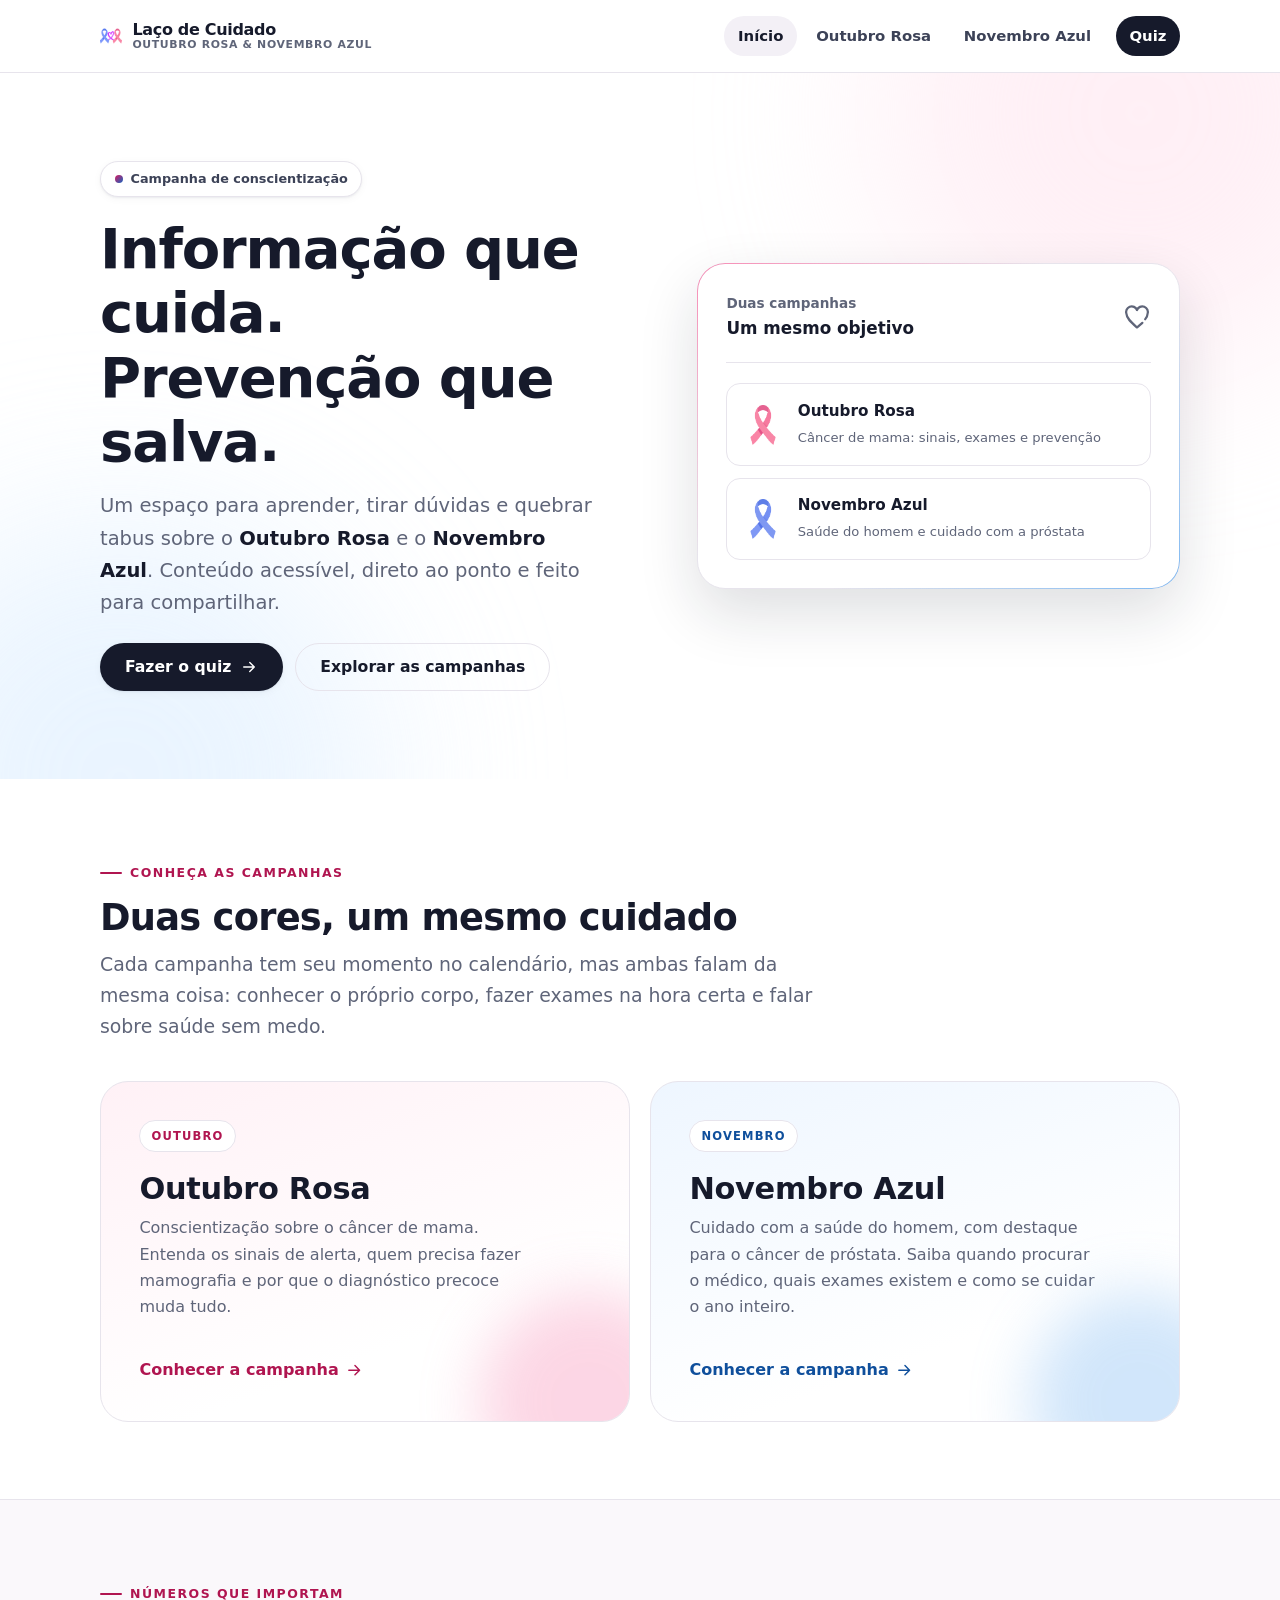
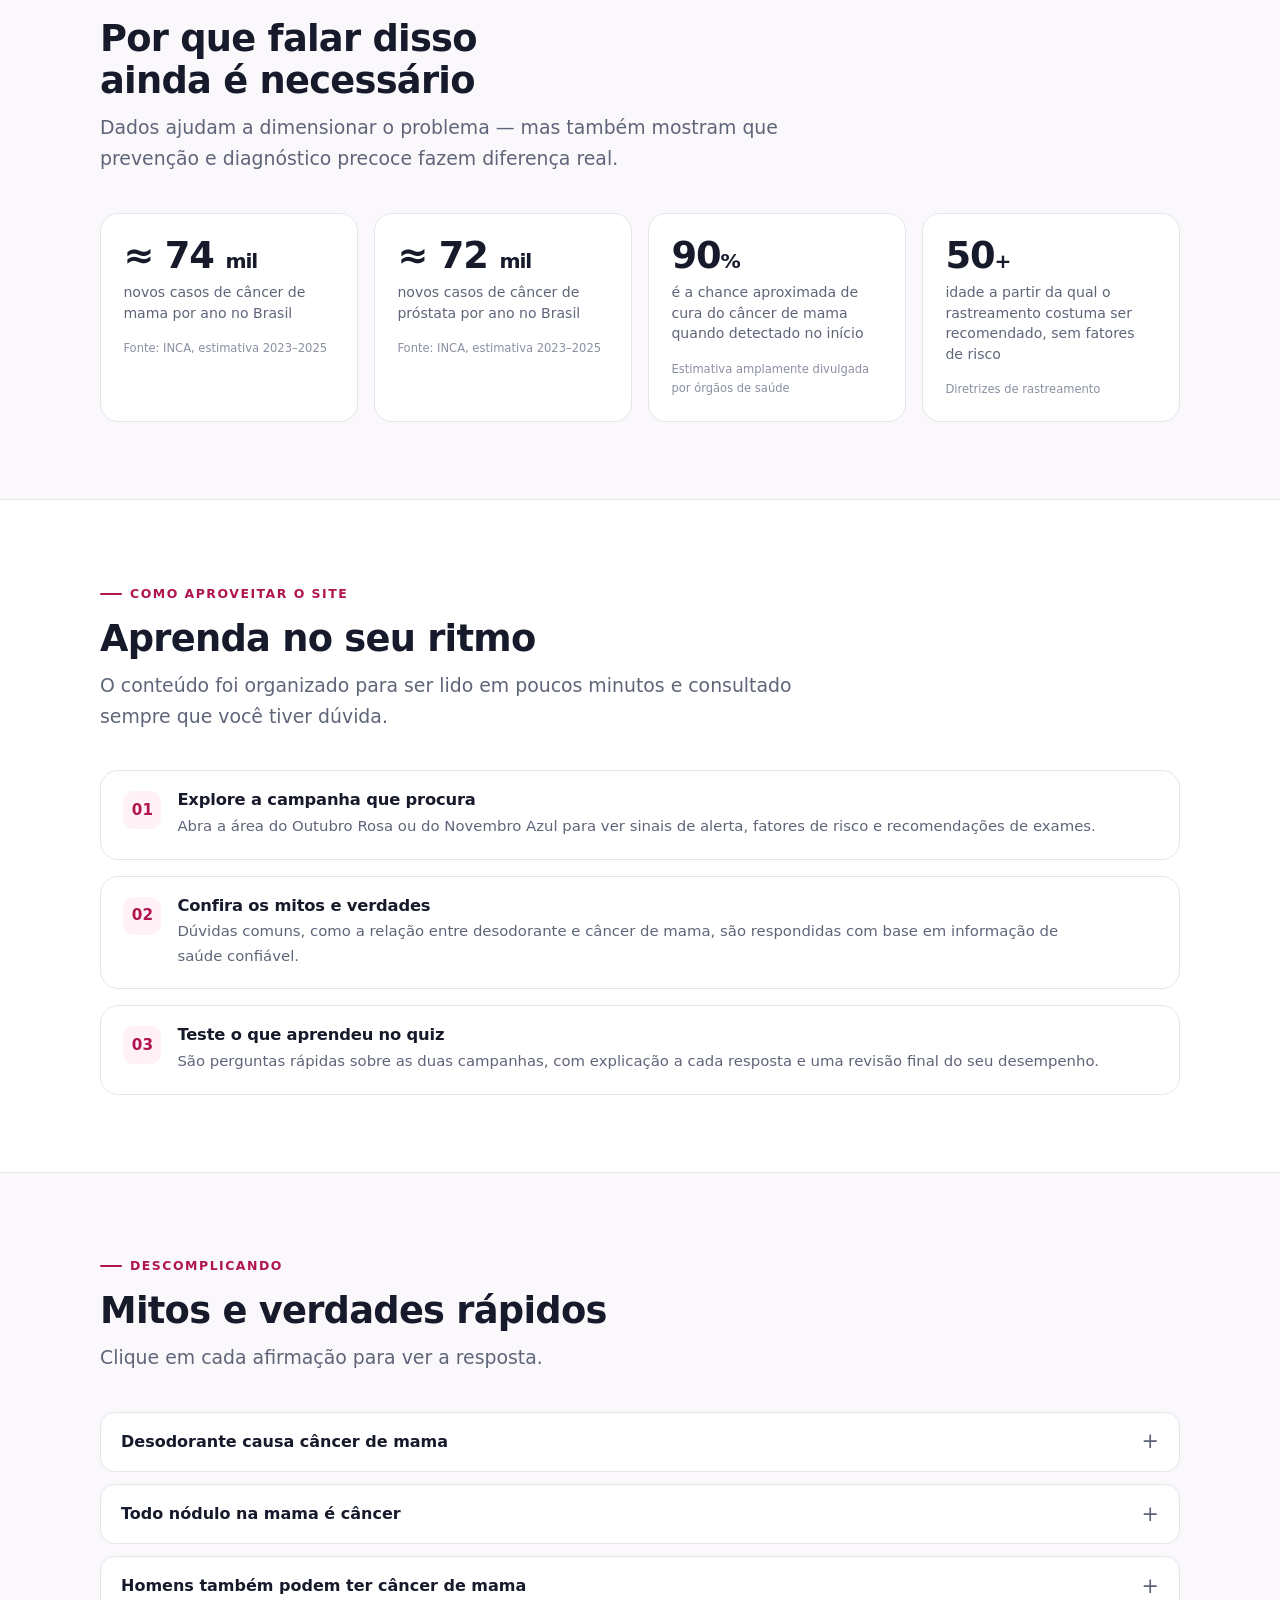
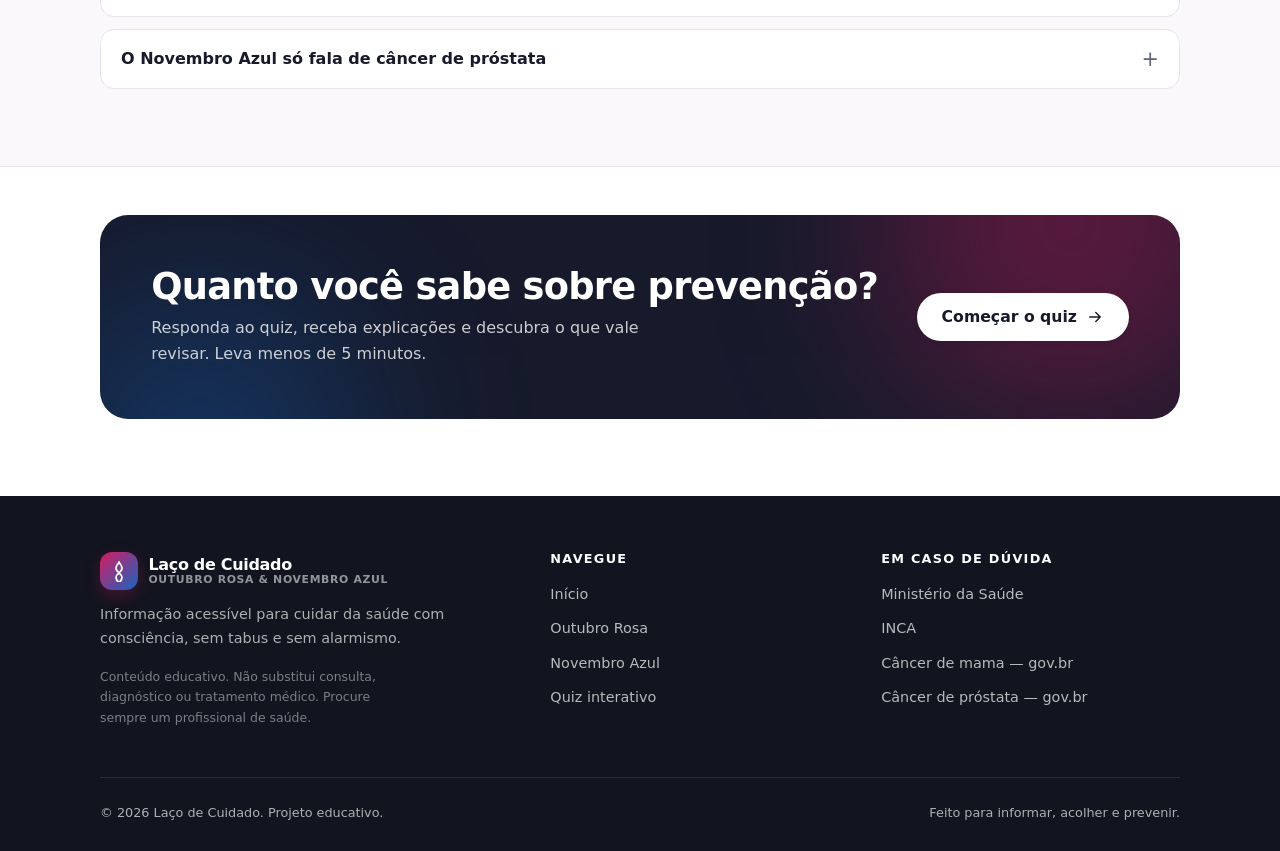
==== commit a7ef2137: "Update index.html" ====
--- a/index.html
+++ b/index.html
@@ -76,7 +76,7 @@
           <div class="mini-themes">
             <a class="mini-theme mini-theme--rosa" href="outubro-rosa.html">
               <span class="logo" aria-hidden="true">
-         <img src="rosa.png" alt="" width="22" height="22">
+         <img src="rosa.png" alt="" width="40" height="40">
               </span>
               <span class="mini-theme-text">
                 <strong>Outubro Rosa</strong>
@@ -86,7 +86,7 @@
 
             <a class="mini-theme mini-theme--azul" href="novembro-azul.html">
               <span class="logo" aria-hidden="true">
-         <img src="azul.png" alt="" width="22" height="22">
+         <img src="azul.png" alt="" width="40" height="40">
               </span>
               <span class="mini-theme-text">
                 <strong>Novembro Azul</strong>
@@ -95,13 +95,7 @@
             </a>
           </div>
 
-          <div class="hero-panel-foot">
-            <span>Leitura rápida</span>
-            <span>·</span>
-            <span>Linguagem simples</span>
-            <span>·</span>
-            <span>Grátis</span>
-          </div>
+          
         </aside>
       </div>
     </section>
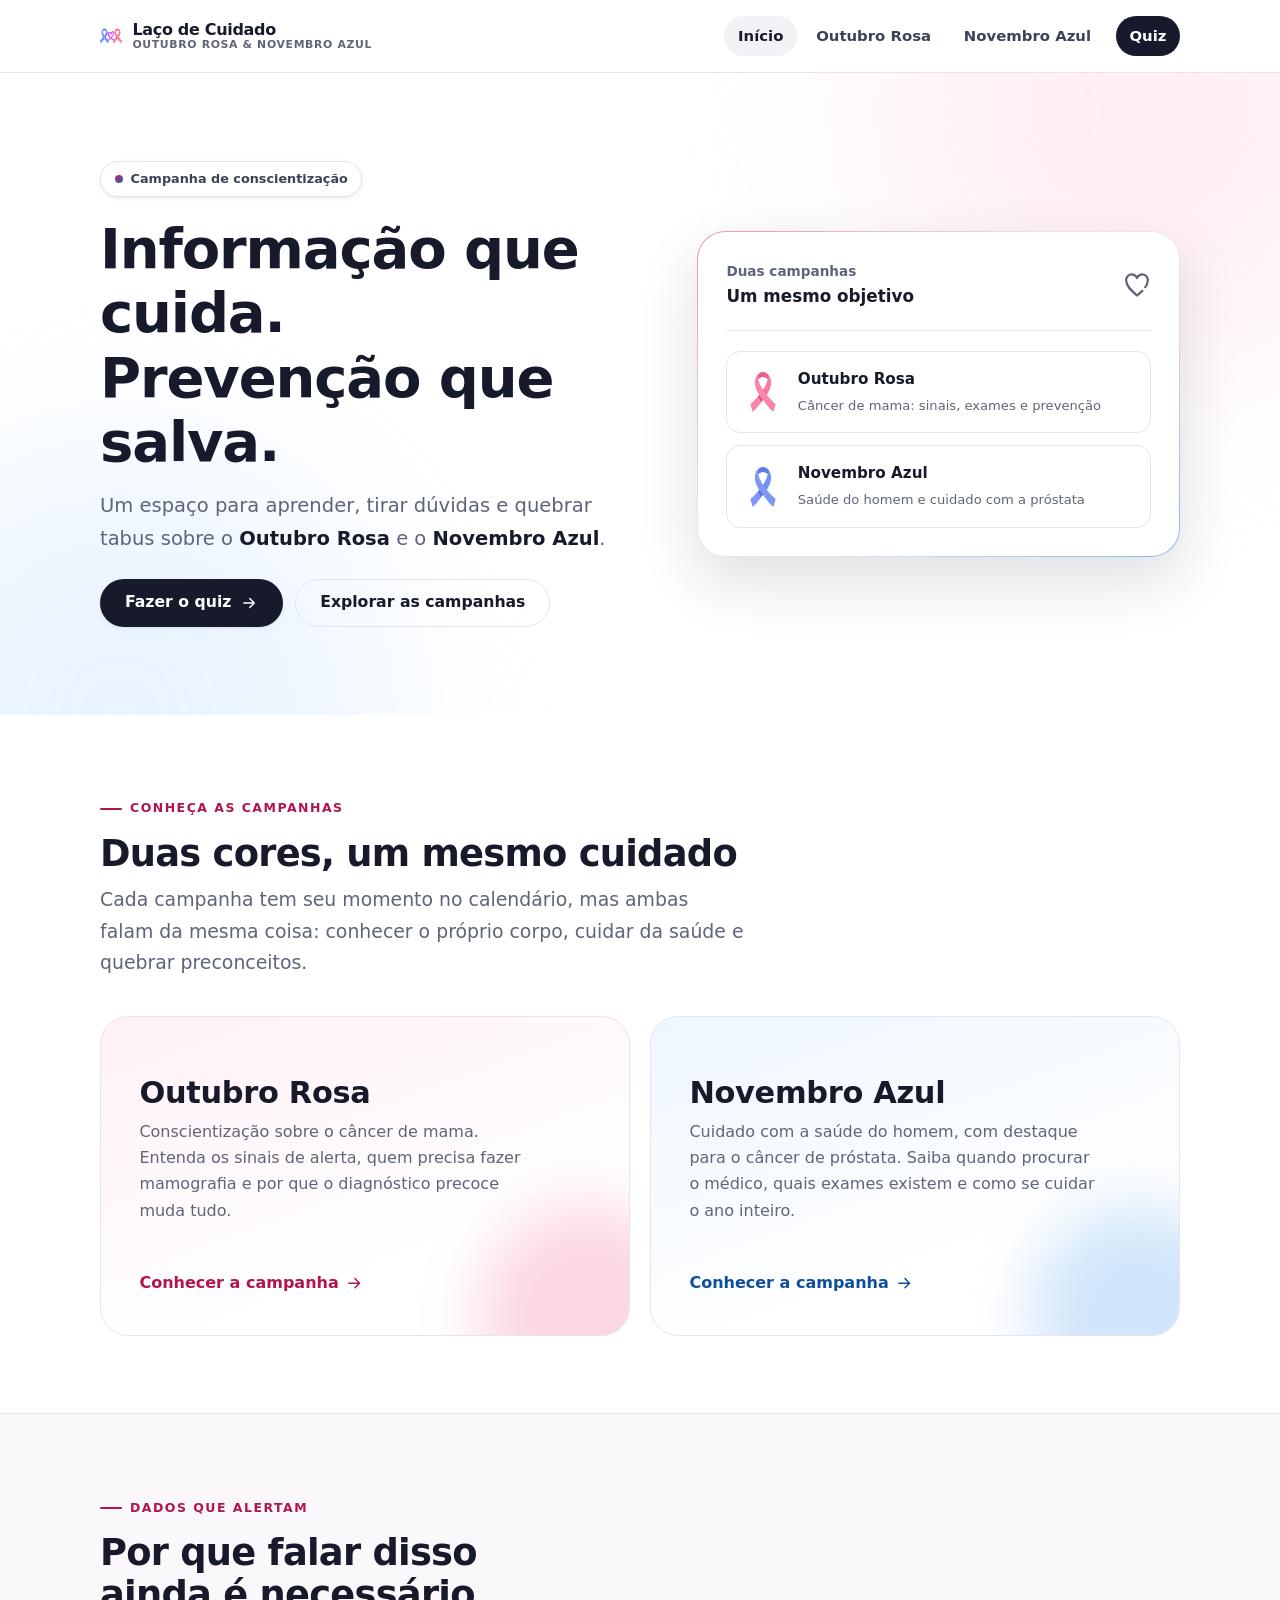
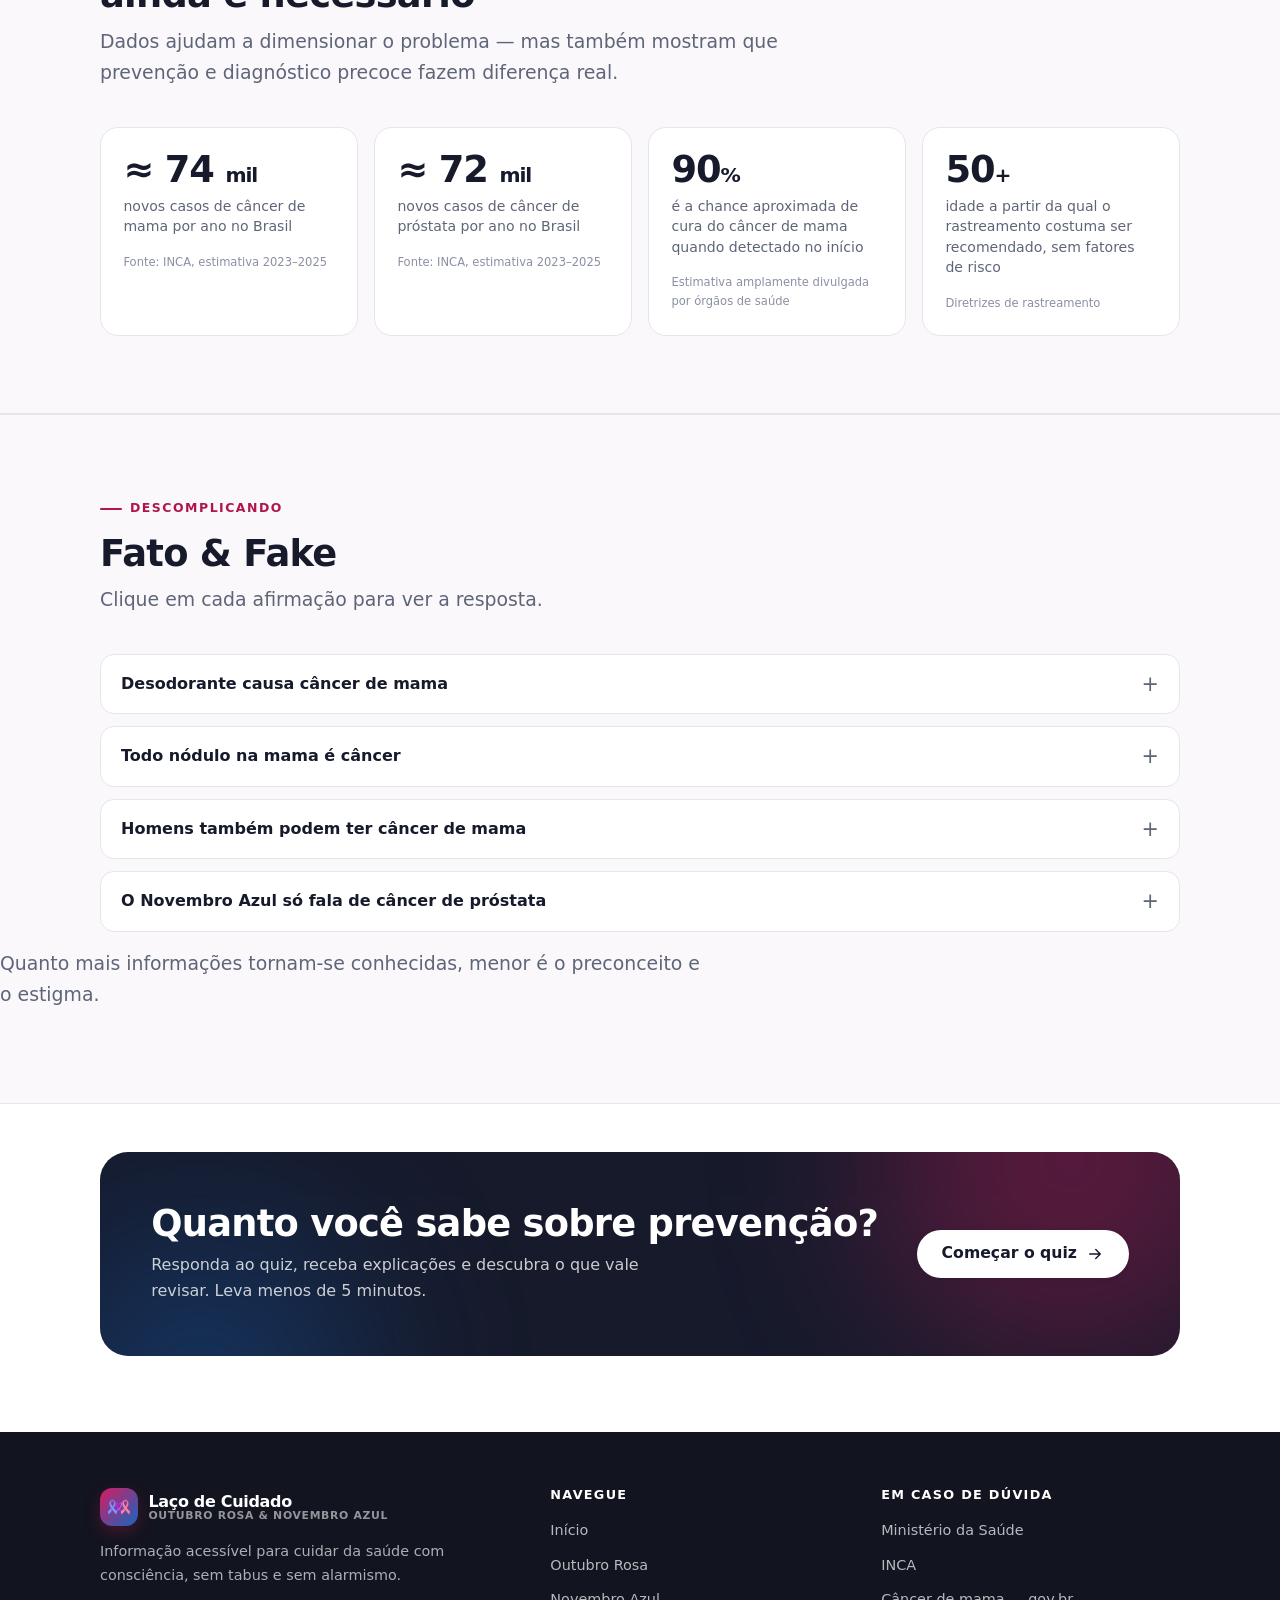
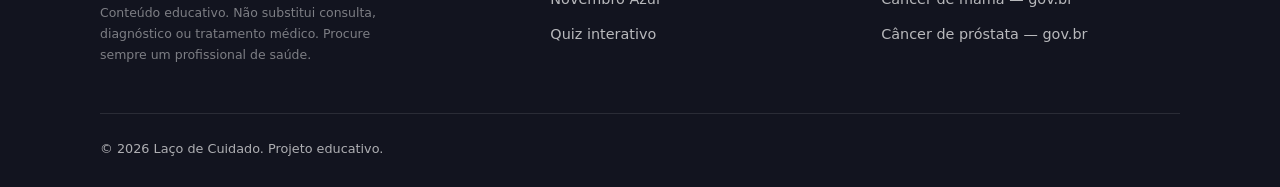
==== commit cf3a794b: "atualizaçõesss" ====
--- a/index.html
+++ b/index.html
@@ -51,7 +51,6 @@
           <p class="lead">
             Um espaço para aprender, tirar dúvidas e quebrar tabus sobre o
             <strong>Outubro Rosa</strong> e o <strong>Novembro Azul</strong>.
-            Conteúdo acessível, direto ao ponto e feito para compartilhar.
           </p>
           <div class="btn-row">
             <a class="btn btn--primary" href="quiz.html">
@@ -108,14 +107,13 @@
           <h2>Duas cores, um mesmo cuidado</h2>
           <p class="lead">
             Cada campanha tem seu momento no calendário, mas ambas falam da mesma coisa:
-            conhecer o próprio corpo, fazer exames na hora certa e falar sobre saúde sem medo.
+            conhecer o próprio corpo, cuidar da saúde e quebrar preconceitos.
           </p>
         </div>
 
         <div class="grid grid--2">
           <a class="theme-card theme-card--rosa reveal" href="outubro-rosa.html">
             <div class="theme-card-top">
-              <span class="theme-badge">Outubro</span>
             </div>
             <h3>Outubro Rosa</h3>
             <p>
@@ -130,7 +128,6 @@
 
           <a class="theme-card theme-card--azul reveal" href="novembro-azul.html">
             <div class="theme-card-top">
-              <span class="theme-badge">Novembro</span>
             </div>
             <h3>Novembro Azul</h3>
             <p>
@@ -150,7 +147,7 @@
     <section class="section section--tint">
       <div class="container">
         <div class="section-head reveal">
-          <p class="eyebrow">Números que importam</p>
+          <p class="eyebrow">Dados que alertam</p>
           <h2>Por que falar disso ainda é necessário</h2>
           <p class="lead">
             Dados ajudam a dimensionar o problema — mas também mostram que prevenção
@@ -183,47 +180,13 @@
       </div>
     </section>
 
-    <!-- COMO USAR -->
-    <section class="section">
-      <div class="container">
-        <div class="section-head reveal">
-          <p class="eyebrow">Como aproveitar o site</p>
-          <h2>Aprenda no seu ritmo</h2>
-          <p class="lead">
-            O conteúdo foi organizado para ser lido em poucos minutos e consultado
-            sempre que você tiver dúvida.
-          </p>
-        </div>
-
-        <ol class="steps">
-          <li class="reveal">
-            <div>
-              <h3>Explore a campanha que procura</h3>
-              <p>Abra a área do Outubro Rosa ou do Novembro Azul para ver sinais de alerta, fatores de risco e recomendações de exames.</p>
-            </div>
-          </li>
-          <li class="reveal">
-            <div>
-              <h3>Confira os mitos e verdades</h3>
-              <p>Dúvidas comuns, como a relação entre desodorante e câncer de mama, são respondidas com base em informação de saúde confiável.</p>
-            </div>
-          </li>
-          <li class="reveal">
-            <div>
-              <h3>Teste o que aprendeu no quiz</h3>
-              <p>São perguntas rápidas sobre as duas campanhas, com explicação a cada resposta e uma revisão final do seu desempenho.</p>
-            </div>
-          </li>
-        </ol>
-      </div>
-    </section>
 
     <!-- MITOS RÁPIDOS -->
     <section class="section section--tint">
       <div class="container">
         <div class="section-head reveal">
           <p class="eyebrow">Descomplicando</p>
-          <h2>Mitos e verdades rápidos</h2>
+          <h2>Fato & Fake</h2>
           <p class="lead">Clique em cada afirmação para ver a resposta.</p>
         </div>
 
@@ -258,6 +221,8 @@
           </details>
         </div>
       </div>
+      <p></p>
+      <p class="lead">Quanto mais informações tornam-se conhecidas, menor é o preconceito e o estigma.</p>
     </section>
 
     <!-- CTA QUIZ -->
@@ -284,10 +249,7 @@
         <div>
           <a class="brand" href="index.html">
             <span class="brand-mark" aria-hidden="true">
-              <svg viewBox="0 0 24 24" fill="none" stroke="currentColor" stroke-width="1.9" stroke-linecap="round" stroke-linejoin="round">
-                <path d="M12 2.5c-2.2 2.7-3.3 4.7-3.3 6.6 0 3.8 6.6 6.2 6.6 9.8 0 1.9-1.1 3.9-3.3 6.1"></path>
-                <path d="M12 2.5c2.2 2.7 3.3 4.7 3.3 6.6 0 3.8-6.6 6.2-6.6 9.8 0 1.9 1.1 3.9 3.3 6.1"></path>
-              </svg>
+              <img src="logoamais.png" alt="" width="22" height="22">
             </span>
             <span class="brand-text">
               Laço de Cuidado
@@ -321,7 +283,6 @@
 
       <div class="footer-bottom">
         <p>© <span data-ano>2026</span> Laço de Cuidado. Projeto educativo.</p>
-        <p>Feito para informar, acolher e prevenir.</p>
       </div>
     </div>
   </footer>
